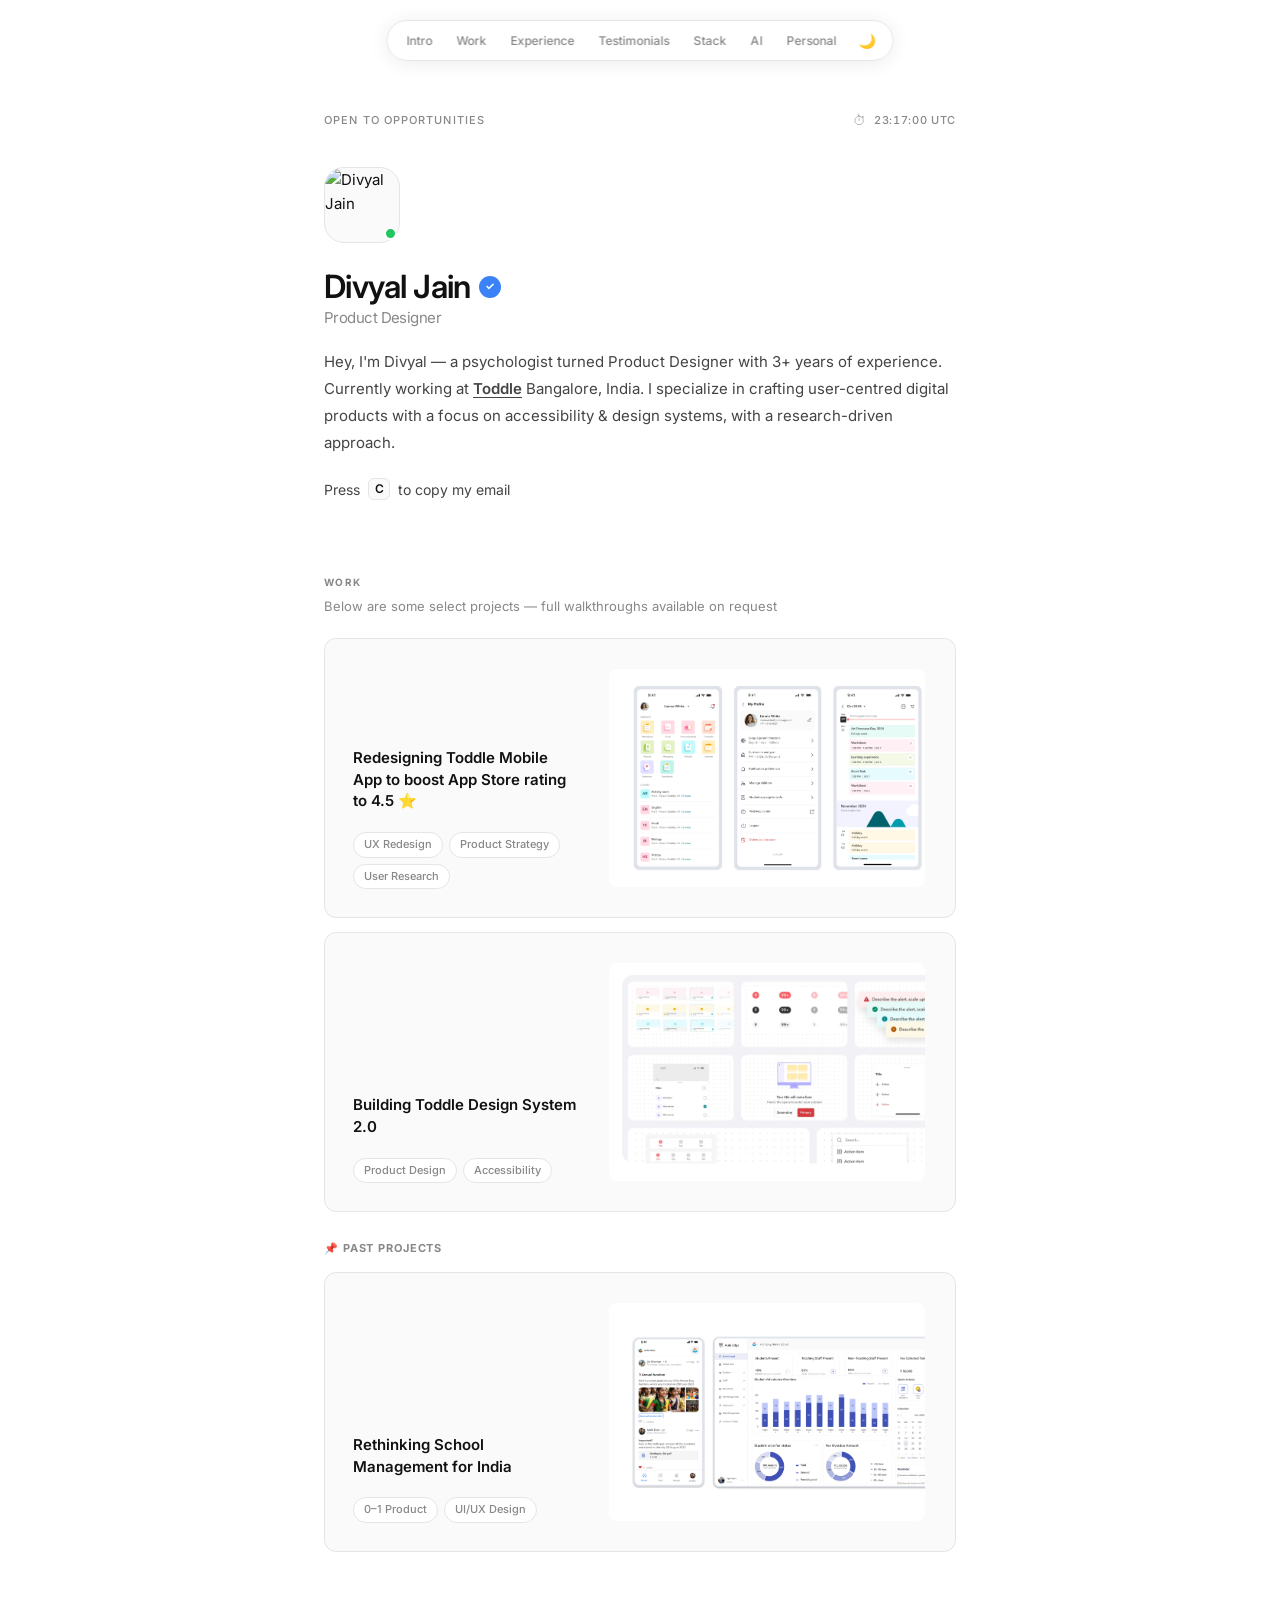
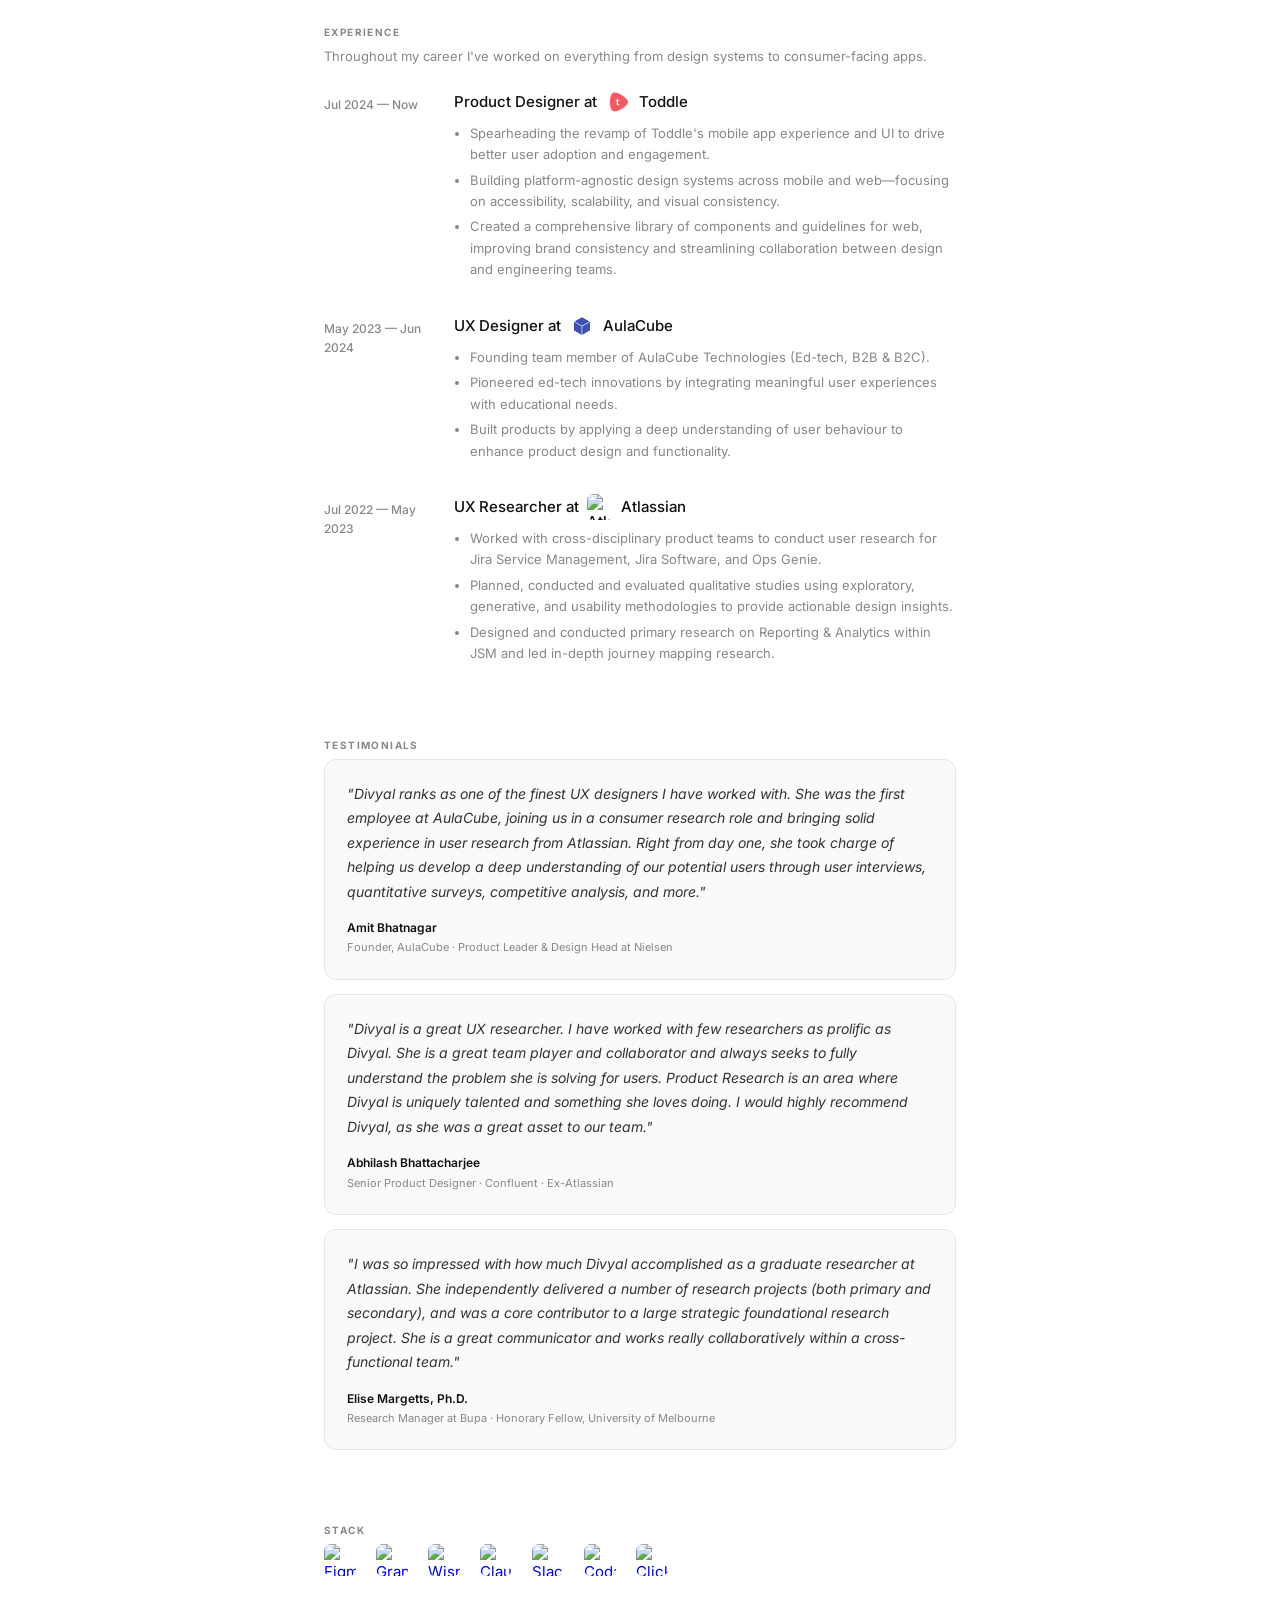
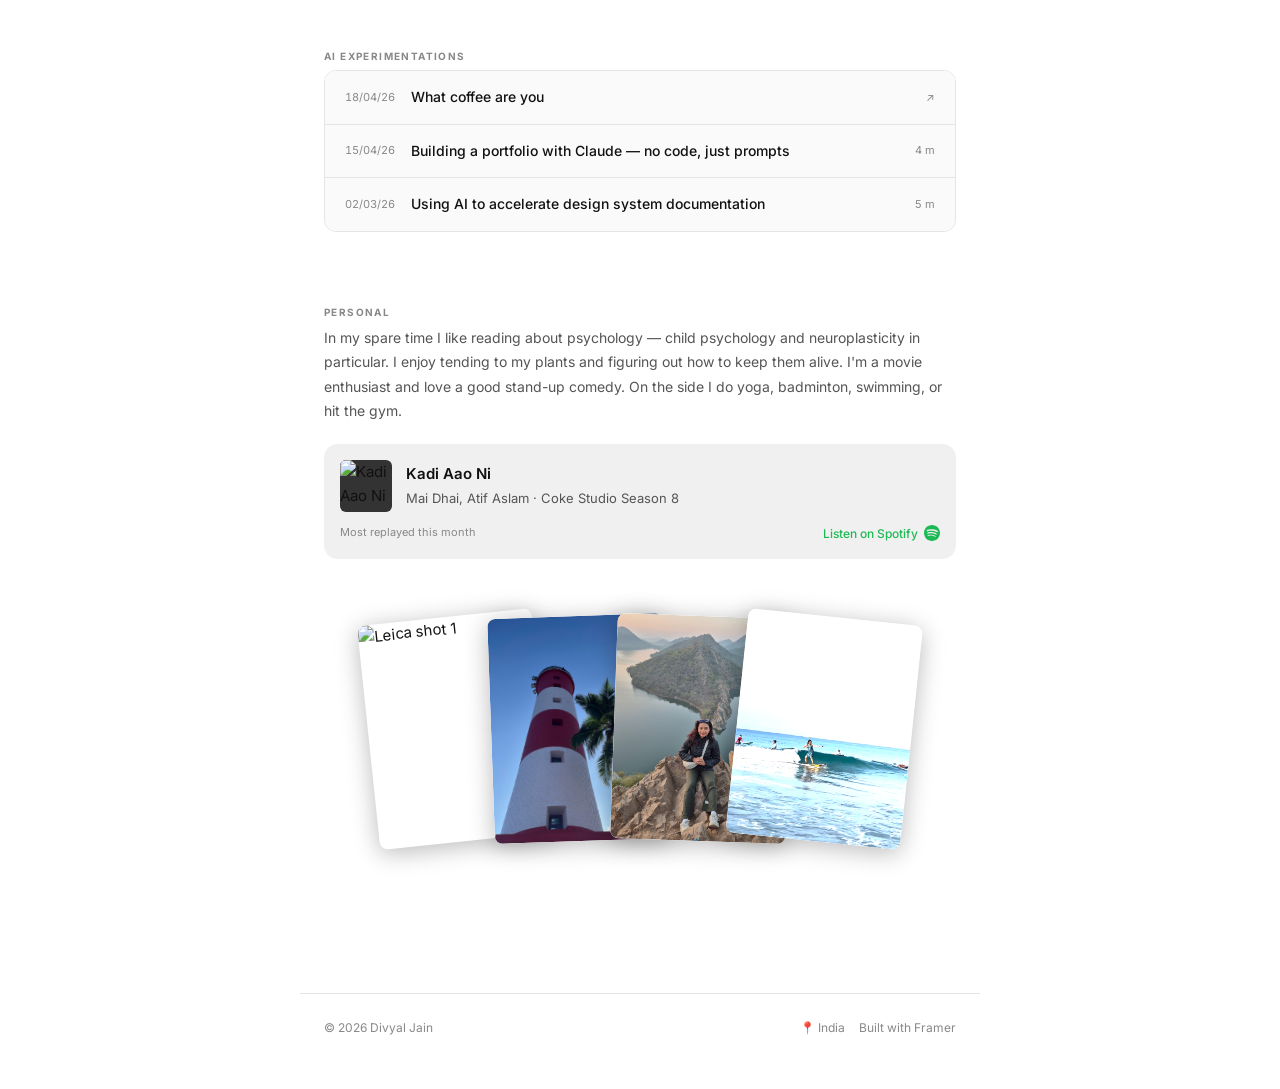
==== index.html @ 33d78d49 "Add portfolio files" ====
<!DOCTYPE html>
<html lang="en">
<head>
<meta charset="UTF-8" />
<meta name="viewport" content="width=device-width, initial-scale=1.0" />
<title>Divyal Jain – Product Designer</title>
<link rel="preconnect" href="https://fonts.googleapis.com" />
<link rel="preconnect" href="https://fonts.gstatic.com" crossorigin />
<link href="https://fonts.googleapis.com/css2?family=Inter:wght@300;400;500;600&display=swap" rel="stylesheet" />
<style>
*, *::before, *::after { box-sizing: border-box; margin: 0; padding: 0; }
:root {
  --bg: #fff; --fg: #111; --muted: #888; --border: #e5e5e5;
  --card: #fafafa; --card-hover: #fff;
  --bio: #444; --body-text: #555; --quote: #333;
  --nav-bg: rgba(255,255,255,0.92); --nav-hover: #f0f0f0;
  --input-bg: #fafafa; --input-focus-bg: #fff;
  --radius: 12px; --max: 680px; --font: 'Inter', sans-serif;
}
[data-theme="dark"] {
  --bg: #0f0f0f; --fg: #ededed; --muted: #666; --border: #222;
  --card: #161616; --card-hover: #1c1c1c;
  --bio: #aaa; --body-text: #888; --quote: #bbb;
  --nav-bg: rgba(15,15,15,0.92); --nav-hover: #1a1a1a;
  --input-bg: #161616; --input-focus-bg: #1c1c1c;
}
@media (prefers-color-scheme: dark) {
  :root:not([data-theme="light"]) {
    --bg: #0f0f0f; --fg: #ededed; --muted: #666; --border: #222;
    --card: #161616; --card-hover: #1c1c1c;
    --bio: #aaa; --body-text: #888; --quote: #bbb;
    --nav-bg: rgba(15,15,15,0.92); --nav-hover: #1a1a1a;
    --input-bg: #161616; --input-focus-bg: #1c1c1c;
  }
}
html { font-family: var(--font); background: var(--bg); color: var(--fg); font-size: 15px; line-height: 1.6; scroll-behavior: smooth; transition: background .3s, color .3s; }
body { min-height: 100vh; }

/* ── NAV ── */
nav.topnav {
  position: fixed; top: 20px; left: 50%; transform: translateX(-50%);
  display: flex; gap: 2px; background: var(--nav-bg);
  backdrop-filter: blur(16px); -webkit-backdrop-filter: blur(16px);
  border: 1px solid var(--border); border-radius: 100px;
  padding: 5px 8px; z-index: 999;
  box-shadow: 0 2px 20px rgba(0,0,0,0.08);
  transition: background .3s, border-color .3s;
}
nav.topnav a {
  font-size: 12px; font-weight: 500; color: var(--muted);
  text-decoration: none; padding: 5px 11px; border-radius: 100px;
  transition: all .2s; white-space: nowrap;
}
nav.topnav a:hover { background: var(--nav-hover); color: var(--fg); }
.theme-toggle {
  background: none; border: none; cursor: pointer; padding: 5px 9px;
  border-radius: 100px; font-size: 14px; line-height: 1; color: var(--muted);
  transition: background .2s; display: flex; align-items: center;
}
.theme-toggle:hover { background: var(--nav-hover); }

/* ── LAYOUT ── */
main { max-width: var(--max); margin: 0 auto; padding: 110px 24px 80px; }
section { margin-bottom: 72px; }

/* ── INTRO ── */
.intro-topbar {
  display: flex; justify-content: space-between; align-items: center;
  margin-bottom: 36px; font-size: 11px; font-weight: 500;
  color: var(--muted); letter-spacing: .06em; text-transform: uppercase;
}
.intro-est { letter-spacing: .1em; }
.intro-clock-wrap { display: flex; align-items: center; gap: 7px; font-variant-numeric: tabular-nums; }
.clock-icon { font-size: 13px; opacity: .7; }

.avatar-wrap { position: relative; display: inline-block; margin-bottom: 24px; }
.avatar {
  width: 76px; height: 76px; border-radius: 20px; object-fit: cover;
  display: block; border: 1px solid var(--border);
}
.avatar-status {
  position: absolute; bottom: 3px; right: 3px;
  width: 13px; height: 13px; border-radius: 50%;
  background: #22c55e; border: 2px solid var(--bg);
}
@keyframes pulse { 0%,100%{opacity:1} 50%{opacity:.35} }
.avatar-status { animation: pulse 2s infinite; }

h1.hero { font-size: 28px; font-weight: 600; line-height: 1.25; margin-bottom: 4px; letter-spacing: -.02em; }
h1.hero .name { display: flex; align-items: center; gap: 8px; font-size: 32px; margin-bottom: 2px; }
.verified {
  display: inline-flex; align-items: center; justify-content: center;
  width: 22px; height: 22px; border-radius: 50%; background: #3b82f6;
  color: #fff; font-size: 11px; font-weight: 700; flex-shrink: 0; line-height: 1;
}
.hero-role { font-size: 15px; color: var(--muted); font-weight: 400; display: block; margin-bottom: 20px; }
p.bio { font-size: 15px; color: var(--bio); line-height: 1.8; margin-bottom: 22px; }
p.bio a { color: inherit; font-weight: 600; text-underline-offset: 3px; }

.email-copy {
  display: inline-flex; align-items: center; gap: 8px;
  font-size: 14px; color: var(--bio); cursor: pointer;
  background: none; border: none; font-family: var(--font); padding: 0;
}
.email-copy:hover { color: var(--fg); }
.email-copy kbd {
  display: inline-flex; align-items: center; justify-content: center;
  width: 22px; height: 22px; border-radius: 6px; font-size: 12px; font-weight: 600;
  background: var(--card); border: 1px solid var(--border); font-family: var(--font);
  color: var(--fg); line-height: 1;
}

/* ── LABELS ── */
.section-label {
  font-size: 10px; font-weight: 700; letter-spacing: .14em;
  text-transform: uppercase; color: var(--muted); margin-bottom: 6px;
}
.section-sub { font-size: 13px; color: var(--muted); margin-bottom: 22px; }

/* ── WORK ── */
.work-grid { display: grid; gap: 14px; }
.work-card {
  border: 1px solid var(--border); border-radius: var(--radius);
  text-decoration: none; color: inherit;
  transition: all .2s; display: flex; align-items: stretch;
  overflow: hidden; background: var(--card); height: 280px; position: relative;
}
.work-card:hover {
  border-color: #c0c0c0; background: var(--card-hover);
  transform: translateY(-2px); box-shadow: 0 6px 24px rgba(0,0,0,.07);
}
.work-card-body {
  flex: 0 0 45%; padding: 28px;
  display: flex; flex-direction: column; justify-content: flex-end;
}
.work-card h3 { font-size: 15px; font-weight: 600; margin-bottom: 10px; line-height: 1.45; }
.work-card-img-wrap {
  flex: 1; position: relative;
}
.work-card-img {
  position: absolute;
  top: 30px; right: 30px; bottom: 30px; left: 0;
  width: calc(100% - 30px);
  height: calc(100% - 60px);
  object-fit: cover; object-position: left top;
  border-radius: 8px;
}
.tags { display: flex; flex-wrap: wrap; gap: 6px; margin-top: 10px; }
.tag {
  font-size: 11px; font-weight: 500; padding: 3px 10px;
  border-radius: 100px; border: 1px solid var(--border);
  color: var(--muted); background: var(--card-hover);
}
.work-section-title {
  font-size: 11px; font-weight: 700; color: var(--muted);
  margin: 28px 0 14px; text-transform: uppercase; letter-spacing: .08em;
}

/* ── EXPERIENCE ── */
.exp-list { display: flex; flex-direction: column; gap: 32px; }
.exp-item { display: grid; grid-template-columns: 110px 1fr; gap: 20px; }
.exp-date { font-size: 12px; color: var(--muted); font-weight: 500; padding-top: 6px; }
.exp-body h3 { font-size: 15px; font-weight: 500; margin-bottom: 8px; display: flex; align-items: center; gap: 8px; flex-wrap: wrap; color: var(--fg); }
.exp-company-logo { width: 26px; height: 26px; border-radius: 6px; object-fit: cover; display: inline-block; vertical-align: middle; }
.exp-logo-toddle { object-fit: contain; border-radius: 6px; background: transparent; }
[data-theme="light"] .exp-logo-toddle { mix-blend-mode: multiply; }
[data-theme="dark"] .exp-logo-toddle { filter: brightness(1.1); }
.exp-body ul { font-size: 13px; color: var(--muted); line-height: 1.65; padding-left: 16px; margin: 0; display: flex; flex-direction: column; gap: 4px; }
.exp-body ul li { list-style: disc; }

/* ── TESTIMONIALS ── */
.testi-list { display: flex; flex-direction: column; gap: 14px; }
.testi-card { border: 1px solid var(--border); border-radius: var(--radius); padding: 22px; background: var(--card); }
.testi-card blockquote { font-size: 14px; color: var(--quote); line-height: 1.75; font-style: italic; margin-bottom: 14px; }
.testi-card .author { font-size: 12px; font-weight: 600; }
.testi-card .role { font-size: 11px; color: var(--muted); margin-top: 2px; }

/* ── STACK ── */
.stack-grid { display: flex; flex-wrap: wrap; gap: 20px; align-items: center; }
.stack-item { display: flex; text-decoration: none; transition: opacity .15s; }
.stack-item:hover { opacity: 0.7; }
.stack-item img { width: 32px; height: 32px; border-radius: 7px; display: block; }

/* ── WRITING ── */
.writing-list {
  border: 1px solid var(--border); border-radius: var(--radius); overflow: hidden;
}
.writing-item {
  display: flex; justify-content: space-between; align-items: center;
  padding: 15px 20px; text-decoration: none; color: inherit;
  background: var(--card); border-bottom: 1px solid var(--border); transition: background .15s;
}
.writing-item:last-child { border-bottom: none; }
.writing-item:hover { background: var(--card-hover); }
.wi-left { display: flex; align-items: center; gap: 16px; }
.wi-date { font-size: 11px; color: var(--muted); font-variant-numeric: tabular-nums; white-space: nowrap; }
.wi-title { font-size: 14px; font-weight: 500; }
.wi-read { font-size: 11px; color: var(--muted); }

/* ── PERSONAL ── */
.personal-text { font-size: 14px; color: var(--body-text); margin-bottom: 20px; line-height: 1.75; }

/* Spotify card */
.spotify-card {
  display: flex; flex-direction: column;
  background: #1a1a1a; border-radius: 14px; padding: 16px;
  margin-bottom: 12px; gap: 12px;
}
[data-theme="light"] .spotify-card { background: #f0f0f0; }
.spotify-track { display: flex; align-items: center; gap: 14px; }
.spotify-art {
  width: 52px; height: 52px; border-radius: 6px; object-fit: cover; flex-shrink: 0;
  background: #333;
}
.spotify-info { min-width: 0; }
.spotify-title { font-size: 15px; font-weight: 600; color: #fff; white-space: nowrap; overflow: hidden; text-overflow: ellipsis; }
[data-theme="light"] .spotify-title { color: #111; }
.spotify-artist { font-size: 13px; color: #aaa; margin-top: 2px; white-space: nowrap; overflow: hidden; text-overflow: ellipsis; }
[data-theme="light"] .spotify-artist { color: #555; }
.spotify-footer { display: flex; align-items: center; justify-content: space-between; }
.spotify-label { font-size: 11px; color: #666; }
[data-theme="light"] .spotify-label { color: #888; }
.spotify-link {
  display: inline-flex; align-items: center; gap: 6px;
  font-size: 12px; font-weight: 500; color: #1DB954; text-decoration: none; transition: opacity .15s;
}
.spotify-link:hover { opacity: .75; }
.spotify-link svg { width: 16px; height: 16px; fill: #1DB954; }

/* Photo fan */
.photo-section { margin-top: 8px; }
.photo-fan {
  position: relative; height: 270px;
  width: 520px; margin: 0 auto;
}
.photo-fan .p {
  position: absolute; bottom: 0;
  background: #fff; border-radius: 8px; overflow: hidden;
  box-shadow: 0 4px 24px rgba(0,0,0,0.28);
  transform-origin: bottom center;
  transition: transform .3s ease;
}
.photo-fan .p img { display: block; width: 100%; height: 100%; object-fit: cover; }
.photo-fan .p1 { width: 175px; height: 225px; left: 0px;   transform: rotate(-6deg); z-index: 1; }
.photo-fan .p2 { width: 175px; height: 225px; left: 115px; transform: rotate(-2deg); z-index: 2; }
.photo-fan .p3 { width: 175px; height: 225px; left: 230px; transform: rotate(2deg);  z-index: 3; }
.photo-fan .p4 { width: 175px; height: 225px; left: 345px; transform: rotate(6deg);  z-index: 4; }
.photo-fan .p:hover { transform: rotate(0deg) translateY(-10px) scale(1.04); z-index: 10; }
.photo-caption {
  display: flex; align-items: center; justify-content: space-between;
  margin-top: 20px; padding-top: 12px;
}
.photo-caption-left { display: flex; align-items: center; gap: 8px; font-size: 12px; color: var(--muted); }
.leica-logo { font-style: italic; font-family: serif; font-size: 14px; letter-spacing: .02em; color: var(--muted); }
.photo-ig-link {
  display: inline-flex; align-items: center; gap: 6px;
  font-size: 12px; color: var(--muted); text-decoration: none; transition: color .15s;
}
.photo-ig-link:hover { color: var(--fg); }
.photo-ig-link svg { width: 16px; height: 16px; }

@media (max-width: 640px) {
  .photo-fan { height: 200px; width: 100%; overflow-x: auto; overflow-y: visible; }
  .photo-fan .p1 { width: 130px; height: 165px; left: 0px; }
  .photo-fan .p2 { width: 130px; height: 165px; left: 85px; }
  .photo-fan .p3 { width: 130px; height: 165px; left: 170px; }
  .photo-fan .p4 { width: 130px; height: 165px; left: 255px; }
}

/* ── CONTACT ── */
.contact-form { display: flex; flex-direction: column; gap: 12px; }
.contact-form input,
.contact-form textarea {
  border: 1px solid var(--border); border-radius: 10px; padding: 12px 16px;
  font-size: 14px; font-family: var(--font); background: var(--input-bg);
  outline: none; transition: border-color .2s, background .2s; width: 100%; color: var(--fg);
}
.contact-form input:focus,
.contact-form textarea:focus { border-color: #999; background: var(--input-focus-bg); }
.contact-form textarea { resize: vertical; min-height: 120px; }
.form-row { display: flex; align-items: center; gap: 14px; flex-wrap: wrap; }
.contact-form button {
  border: 1px solid var(--fg); background: var(--fg); color: #fff;
  border-radius: 10px; padding: 12px 24px; font-size: 14px; font-weight: 500;
  font-family: var(--font); cursor: pointer; transition: all .2s;
}
.contact-form button:hover { background: #333; border-color: #333; }
.form-hint { font-size: 12px; color: var(--muted); }
.contact-links { display: flex; flex-wrap: wrap; gap: 10px; margin-top: 20px; }
.contact-link {
  display: flex; align-items: center; gap: 10px;
  border: 1px solid var(--border); border-radius: 10px; padding: 12px 18px;
  text-decoration: none; color: var(--fg); background: var(--card); transition: all .15s;
}
.contact-link:hover { border-color: #c0c0c0; background: var(--card-hover); }
.cl-label { font-size: 11px; color: var(--muted); display: block; }
.cl-value { font-size: 13px; font-weight: 500; }

/* ── FOOTER ── */
footer {
  max-width: var(--max); margin: 0 auto; padding: 24px 24px 52px;
  display: flex; justify-content: space-between; align-items: center;
  border-top: 1px solid var(--border); font-size: 12px; color: var(--muted);
}
footer a { color: var(--muted); text-decoration: none; }
footer a:hover { color: var(--fg); }
.footer-right { display: flex; gap: 14px; align-items: center; }

/* ── TOAST ── */
.toast {
  position: fixed; bottom: 28px; left: 50%; transform: translateX(-50%) translateY(16px);
  background: var(--fg); color: #fff; padding: 10px 22px; border-radius: 100px;
  font-size: 13px; font-weight: 500; opacity: 0; pointer-events: none;
  transition: all .3s; z-index: 9999;
}
.toast.show { opacity: 1; transform: translateX(-50%) translateY(0); }

/* ── ANIMATIONS ── */
.fade-up { opacity: 0; transform: translateY(18px); transition: opacity .6s ease, transform .6s ease; }
.fade-up.visible { opacity: 1; transform: none; }

/* ── BOTTOM NAV (mobile only) ── */
.bottom-nav {
  display: none;
}
@media (max-width: 640px) {
  .bottom-nav {
    display: flex;
    position: fixed;
    bottom: 16px;
    left: 50%;
    transform: translateX(-50%);
    z-index: 999;
    background: var(--nav-bg);
    backdrop-filter: blur(16px);
    -webkit-backdrop-filter: blur(16px);
    border: 1px solid var(--border);
    border-radius: 100px;
    padding: 8px 16px;
    gap: 4px;
    box-shadow: 0 4px 24px rgba(0,0,0,0.15);
  }
  .bottom-nav a {
    display: flex;
    flex-direction: column;
    align-items: center;
    justify-content: center;
    width: 42px;
    height: 36px;
    border-radius: 100px;
    color: var(--muted);
    text-decoration: none;
    transition: all .2s;
  }
  .bottom-nav a:hover, .bottom-nav a.active { color: var(--fg); background: var(--nav-hover); }
  .bottom-nav a svg { width: 20px; height: 20px; stroke: currentColor; fill: none; stroke-width: 1.8; stroke-linecap: round; stroke-linejoin: round; }
  .bottom-nav .bn-theme {
    display: flex; align-items: center; justify-content: center;
    width: 42px; height: 36px; border-radius: 100px;
    background: none; border: none; cursor: pointer; color: var(--muted);
    font-size: 16px; transition: background .2s;
  }
  .bottom-nav .bn-theme:hover { background: var(--nav-hover); }
}

/* ── RESPONSIVE ── */
@media (max-width: 640px) {
  /* Hide top nav on mobile */
  nav.topnav { display: none; }

  /* Layout — extra bottom padding for bottom nav */
  main { padding-top: 24px; padding-bottom: 100px; }
  h1.hero { font-size: 22px; }
  h1.hero .name { font-size: 26px; }

  /* Work cards — image top, content bottom */
  .work-card { height: auto; flex-direction: column; }
  .work-card-img-wrap { order: -1; height: 220px; flex: 0 0 auto; }
  .work-card-img {
    position: absolute;
    top: 0; right: 0; bottom: 0; left: 0;
    width: 100%; height: 100%;
    border-radius: var(--radius) var(--radius) 0 0;
  }
  .work-card-body { flex: 0 0 auto; padding: 20px 20px 20px; justify-content: flex-start; }

  /* Experience — stack date above content */
  .exp-item { grid-template-columns: 1fr; gap: 4px; }

  /* AI Experimentations — prevent read time wrapping */
  .wi-read { white-space: nowrap; flex-shrink: 0; }
  .wi-left { min-width: 0; }
  .wi-title { overflow: hidden; text-overflow: ellipsis; white-space: nowrap; }

  /* Footer */
  footer { flex-direction: column; gap: 8px; text-align: center; }
  .footer-right { justify-content: center; }
}
</style>
</head>
<body>

<!-- ── TOP NAV ── -->
<nav class="topnav" aria-label="Main navigation">
  <a href="#intro">Intro</a>
  <a href="#work">Work</a>
  <a href="#experience">Experience</a>
  <a href="#testimonials">Testimonials</a>
  <a href="#stack">Stack</a>
  <a href="#writing">AI</a>
  <a href="#personal">Personal</a>
  <button class="theme-toggle" id="themeToggle" aria-label="Toggle dark mode" title="Toggle dark mode">☀️</button>
</nav>

<main>

  <!-- ── INTRO ── -->
  <section id="intro" class="fade-up">
    <div class="intro-topbar">
      <span class="intro-est">Open to opportunities</span>
      <span class="intro-clock-wrap">
        <span class="clock-icon">⏱</span>
        <span id="clock"></span>
      </span>
    </div>
    <div class="avatar-wrap">
      <img class="avatar" src="Assets/Me.png" alt="Divyal Jain" onerror="this.style.background='var(--card)'" />
      <span class="avatar-status"></span>
    </div>
    <h1 class="hero">
      <span class="name">Divyal Jain <span class="verified">✓</span></span>
      <span class="hero-role">Product Designer</span>
    </h1>
    <p class="bio">
      Hey, I'm Divyal — a psychologist turned Product Designer with 3+ years of experience. Currently working at <a href="https://toddle.education" target="_blank" rel="noopener">Toddle</a> Bangalore, India. I specialize in crafting user-centred digital products with a focus on accessibility &amp; design systems, with a research-driven approach.
    </p>
    <button class="email-copy" onclick="copyEmail()">
      Press <kbd>C</kbd> to copy my email
    </button>
  </section>

  <!-- ── WORK ── -->
  <section id="work" class="fade-up">
    <div class="section-label">Work</div>
    <p class="section-sub">Below are some select projects — full walkthroughs available on request</p>
    <div class="work-grid">
      <a class="work-card"
         href="toddle-case-study.html"
         target="_blank" rel="noopener">
        <div class="work-card-body">
          <h3>Redesigning Toddle Mobile App to boost App Store rating to 4.5 ⭐️</h3>
          <div class="tags">
            <span class="tag">UX Redesign</span>
            <span class="tag">Product Strategy</span>
            <span class="tag">User Research</span>
          </div>
        </div>
        <div class="work-card-img-wrap">
          <img class="work-card-img" src="mobileAppRevamp.png" alt="Toddle Mobile App Redesign" />
        </div>
      </a>
      <a class="work-card"
         href="design-system-case-study.html">
        <div class="work-card-body">
          <h3>Building Toddle Design System 2.0</h3>
          <div class="tags">
            <span class="tag">Product Design</span>
            <span class="tag">Accessibility</span>
          </div>
        </div>
        <div class="work-card-img-wrap">
          <img class="work-card-img" src="DesignSystem.png" alt="Toddle Design System 2.0" />
        </div>
      </a>
    </div>
    <div class="work-section-title">📌 Past Projects</div>
    <div class="work-grid">
      <a class="work-card"
         href="aulacube-case-study.html">
        <div class="work-card-body">
          <h3>Rethinking School Management for India</h3>
          <div class="tags">
            <span class="tag">0–1 Product</span>
            <span class="tag">UI/UX Design</span>
          </div>
        </div>
        <div class="work-card-img-wrap">
          <img class="work-card-img" src="AulaCube case study three thumbnail.png" alt="Rethinking School Management for India" />
        </div>
      </a>
    </div>
  </section>

  <!-- ── EXPERIENCE ── -->
  <section id="experience" class="fade-up">
    <div class="section-label">Experience</div>
    <p class="section-sub">Throughout my career I've worked on everything from design systems to consumer-facing apps.</p>
    <div class="exp-list">
      <div class="exp-item">
        <div class="exp-date">Jul 2024 — Now</div>
        <div class="exp-body">
          <h3>Product Designer at <img class="exp-company-logo exp-logo-toddle" src="Educator app icon (1).png" alt="Toddle logo"> Toddle</h3>
          <ul>
            <li>Spearheading the revamp of Toddle's mobile app experience and UI to drive better user adoption and engagement.</li>
            <li>Building platform-agnostic design systems across mobile and web—focusing on accessibility, scalability, and visual consistency.</li>
            <li>Created a comprehensive library of components and guidelines for web, improving brand consistency and streamlining collaboration between design and engineering teams.</li>
          </ul>
        </div>
      </div>
      <div class="exp-item">
        <div class="exp-date">May 2023 — Jun 2024</div>
        <div class="exp-body">
          <h3>UX Designer at <img class="exp-company-logo" src="aulacube_logo.jpeg" alt="AulaCube logo"> AulaCube</h3>
          <ul>
            <li>Founding team member of AulaCube Technologies (Ed-tech, B2B &amp; B2C).</li>
            <li>Pioneered ed-tech innovations by integrating meaningful user experiences with educational needs.</li>
            <li>Built products by applying a deep understanding of user behaviour to enhance product design and functionality.</li>
          </ul>
        </div>
      </div>
      <div class="exp-item">
        <div class="exp-date">Jul 2022 — May 2023</div>
        <div class="exp-body">
          <h3>UX Researcher at <img class="exp-company-logo" src="https://www.google.com/s2/favicons?domain=atlassian.com&sz=64" alt="Atlassian logo"> Atlassian</h3>
          <ul>
            <li>Worked with cross-disciplinary product teams to conduct user research for Jira Service Management, Jira Software, and Ops Genie.</li>
            <li>Planned, conducted and evaluated qualitative studies using exploratory, generative, and usability methodologies to provide actionable design insights.</li>
            <li>Designed and conducted primary research on Reporting &amp; Analytics within JSM and led in-depth journey mapping research.</li>
          </ul>
        </div>
      </div>
    </div>
  </section>

  <!-- ── TESTIMONIALS ── -->
  <section id="testimonials" class="fade-up">
    <div class="section-label">Testimonials</div>
    <div class="testi-list">
      <div class="testi-card">
        <blockquote>"Divyal ranks as one of the finest UX designers I have worked with. She was the first employee at AulaCube, joining us in a consumer research role and bringing solid experience in user research from Atlassian. Right from day one, she took charge of helping us develop a deep understanding of our potential users through user interviews, quantitative surveys, competitive analysis, and more."</blockquote>
        <div class="author">Amit Bhatnagar</div>
        <div class="role">Founder, AulaCube · Product Leader &amp; Design Head at Nielsen</div>
      </div>
      <div class="testi-card">
        <blockquote>"Divyal is a great UX researcher. I have worked with few researchers as prolific as Divyal. She is a great team player and collaborator and always seeks to fully understand the problem she is solving for users. Product Research is an area where Divyal is uniquely talented and something she loves doing. I would highly recommend Divyal, as she was a great asset to our team."</blockquote>
        <div class="author">Abhilash Bhattacharjee</div>
        <div class="role">Senior Product Designer · Confluent · Ex-Atlassian</div>
      </div>
      <div class="testi-card">
        <blockquote>"I was so impressed with how much Divyal accomplished as a graduate researcher at Atlassian. She independently delivered a number of research projects (both primary and secondary), and was a core contributor to a large strategic foundational research project. She is a great communicator and works really collaboratively within a cross-functional team."</blockquote>
        <div class="author">Elise Margetts, Ph.D.</div>
        <div class="role">Research Manager at Bupa · Honorary Fellow, University of Melbourne</div>
      </div>
    </div>
  </section>

  <!-- ── STACK ── -->
  <section id="stack" class="fade-up">
    <div class="section-label">Stack</div>
    <div class="stack-grid">
      <a class="stack-item" href="https://figma.com" target="_blank" rel="noopener"><img src="https://www.google.com/s2/favicons?domain=figma.com&sz=128" alt="Figma"></a>
      <a class="stack-item" href="https://granola.ai" target="_blank" rel="noopener"><img src="https://www.google.com/s2/favicons?domain=granola.ai&sz=128" alt="Granola"></a>
      <a class="stack-item" href="https://wisprflow.ai" target="_blank" rel="noopener"><img src="https://www.google.com/s2/favicons?domain=wisprflow.ai&sz=128" alt="Wispr Flow"></a>
      <a class="stack-item" href="https://claude.ai" target="_blank" rel="noopener"><img src="https://www.google.com/s2/favicons?domain=claude.ai&sz=128" alt="Claude"></a>
      <a class="stack-item" href="https://slack.com" target="_blank" rel="noopener"><img src="https://www.google.com/s2/favicons?domain=slack.com&sz=128" alt="Slack"></a>
      <a class="stack-item" href="https://coda.io" target="_blank" rel="noopener"><img src="https://www.google.com/s2/favicons?domain=coda.io&sz=128" alt="Coda"></a>
      <a class="stack-item" href="https://clickup.com" target="_blank" rel="noopener"><img src="https://www.google.com/s2/favicons?domain=clickup.com&sz=128" alt="ClickUp"></a>
    </div>
  </section>

  <!-- ── WRITING ── -->
  <section id="writing" class="fade-up">
    <div class="section-label">AI Experimentations</div>
    <div class="writing-list">
      <a class="writing-item" href="https://nextapp-theta-pink.vercel.app/" target="_blank" rel="noopener">
        <div class="wi-left">
          <span class="wi-date">18/04/26</span>
          <span class="wi-title">What coffee are you</span>
        </div>
        <span class="wi-read">↗</span>
      </a>
      <a class="writing-item" href="#">
        <div class="wi-left">
          <span class="wi-date">15/04/26</span>
          <span class="wi-title">Building a portfolio with Claude — no code, just prompts</span>
        </div>
        <span class="wi-read">4 m</span>
      </a>
      <a class="writing-item" href="#">
        <div class="wi-left">
          <span class="wi-date">02/03/26</span>
          <span class="wi-title">Using AI to accelerate design system documentation</span>
        </div>
        <span class="wi-read">5 m</span>
      </a>
    </div>
  </section>

  <!-- ── PERSONAL ── -->
  <section id="personal" class="fade-up">
    <div class="section-label">Personal</div>
    <p class="personal-text">In my spare time I like reading about psychology — child psychology and neuroplasticity in particular. I enjoy tending to my plants and figuring out how to keep them alive. I'm a movie enthusiast and love a good stand-up comedy. On the side I do yoga, badminton, swimming, or hit the gym.</p>

    <!-- Spotify card -->
    <div class="spotify-card">
      <div class="spotify-track">
        <img class="spotify-art" src="https://i.scdn.co/image/ab67616d0000b273ed63ff07bffff1d277e2d93e" alt="Kadi Aao Ni album art" />
        <div class="spotify-info">
          <div class="spotify-title">Kadi Aao Ni</div>
          <div class="spotify-artist">Mai Dhai, Atif Aslam · Coke Studio Season 8</div>
        </div>
      </div>
      <div class="spotify-footer">
        <span class="spotify-label">Most replayed this month</span>
        <a class="spotify-link" href="https://open.spotify.com/track/00r7eWpswYaHoO7E23nUPV" target="_blank" rel="noopener">
          Listen on Spotify
          <svg viewBox="0 0 24 24" xmlns="http://www.w3.org/2000/svg"><path d="M12 0C5.373 0 0 5.373 0 12s5.373 12 12 12 12-5.373 12-12S18.627 0 12 0zm5.516 17.32c-.213.34-.664.447-1.004.233-2.751-1.682-6.214-2.062-10.292-1.13-.393.09-.786-.155-.876-.548-.09-.393.155-.786.548-.876 4.464-1.02 8.294-.581 11.39 1.317.34.213.447.664.234 1.004zm1.473-3.276c-.269.43-.837.564-1.267.295-3.147-1.934-7.94-2.496-11.665-1.366-.482.146-.99-.126-1.136-.608-.146-.482.126-.99.608-1.136 4.25-1.29 9.535-.665 13.165 1.548.43.269.564.837.295 1.267zm.127-3.41c-3.773-2.24-9.995-2.446-13.6-1.353-.578.176-1.189-.151-1.364-.729-.176-.578.15-1.189.729-1.364 4.137-1.258 11.014-1.015 15.36 1.566.52.308.69.983.382 1.503-.308.52-.983.69-1.503.382z"/></svg>
        </a>
      </div>
    </div>

    <!-- Leica photo fan -->
    <div class="photo-section">
      <div class="photo-fan">
        <div class="p p1"><img src="Personal/108830AC-7EA5-4ED1-B343-39432B523157.JPG" alt="Leica shot 1" /></div>
        <div class="p p2"><img src="Personal/IMG_7755.jpeg" alt="Leica shot 2" /></div>
        <div class="p p3"><img src="Personal/20260209_072151.jpeg" alt="Leica shot 3" /></div>
        <div class="p p4"><img src="Personal/photo4.png" alt="Leica shot 4" /></div>
      </div>
    </div>
  </section>

  <!-- ── CONTACT ── -->

</main>

<!-- ── FOOTER ── -->
<footer>
  <span>© 2026 Divyal Jain</span>
  <div class="footer-right">
    <span>📍 India</span>
    <a href="https://framer.com" target="_blank" rel="noopener">Built with Framer</a>
  </div>
</footer>

<div class="toast" id="toast">Email copied!</div>

<script>
  // Theme toggle
  const root = document.documentElement;
  const toggleBtn = document.getElementById('themeToggle');
  const systemDark = () => window.matchMedia('(prefers-color-scheme: dark)').matches;

  function getEffectiveTheme() {
    const saved = localStorage.getItem('theme');
    if (saved) return saved;
    return systemDark() ? 'dark' : 'light';
  }

  function applyTheme(theme) {
    root.setAttribute('data-theme', theme);
    toggleBtn.textContent = theme === 'dark' ? '☀️' : '🌙';
  }

  applyTheme(getEffectiveTheme());

  toggleBtn.addEventListener('click', () => {
    const next = getEffectiveTheme() === 'dark' ? 'light' : 'dark';
    localStorage.setItem('theme', next);
    applyTheme(next);
  });

  window.matchMedia('(prefers-color-scheme: dark)').addEventListener('change', e => {
    if (!localStorage.getItem('theme')) applyTheme(e.matches ? 'dark' : 'light');
  });

  // Live clock
  function updateClock() {
    const el = document.getElementById('clock');
    if (el) el.textContent = new Date().toLocaleTimeString('en-GB', {
      hour: '2-digit', minute: '2-digit', second: '2-digit', timeZoneName: 'short'
    });
  }
  updateClock();
  setInterval(updateClock, 1000);

  // Copy email
  function copyEmail() {
    navigator.clipboard.writeText('hi@divyaljain.com')
      .then(() => showToast('Email copied to clipboard!'))
      .catch(() => showToast('hi@divyaljain.com'));
  }

  // Keyboard shortcuts
  document.addEventListener('keydown', e => {
    const tag = document.activeElement.tagName;
    if ((e.key === 'c' || e.key === 'C') && tag !== 'INPUT' && tag !== 'TEXTAREA') copyEmail();
    if (e.key === 'Enter' && tag !== 'INPUT' && tag !== 'TEXTAREA') {
      const btn = document.querySelector('.contact-form button');
      if (btn) btn.click();
    }
  });

  // Toast
  function showToast(msg) {
    const t = document.getElementById('toast');
    t.textContent = msg;
    t.classList.add('show');
    setTimeout(() => t.classList.remove('show'), 2500);
  }

  // Form submit
  function handleSubmit(e) {
    e.preventDefault();
    showToast('Message sent! I\'ll get back to you soon.');
    e.target.reset();
  }

  // Scroll-triggered fade-in (also catches elements already in view on load)
  const obs = new IntersectionObserver(entries => {
    entries.forEach(en => {
      if (en.isIntersecting) { en.target.classList.add('visible'); obs.unobserve(en.target); }
    });
  }, { threshold: 0.08, rootMargin: '0px 0px -40px 0px' });
  document.querySelectorAll('.fade-up').forEach(el => {
    const rect = el.getBoundingClientRect();
    if (rect.top < window.innerHeight) { el.classList.add('visible'); }
    else { obs.observe(el); }
  });
</script>

<!-- ── BOTTOM NAV (mobile) ── -->
<nav class="bottom-nav" aria-label="Mobile navigation">
  <a href="#intro" title="Intro">
    <svg viewBox="0 0 24 24"><circle cx="12" cy="8" r="3.5"/><path d="M5 20c0-3.866 3.134-7 7-7s7 3.134 7 7"/></svg>
  </a>
  <a href="#work" title="Work">
    <svg viewBox="0 0 24 24"><rect x="2" y="7" width="20" height="14" rx="2"/><path d="M16 7V5a2 2 0 0 0-2-2h-4a2 2 0 0 0-2 2v2"/></svg>
  </a>
  <a href="#experience" title="Experience">
    <svg viewBox="0 0 24 24"><path d="M14 2H6a2 2 0 0 0-2 2v16a2 2 0 0 0 2 2h12a2 2 0 0 0 2-2V8z"/><polyline points="14 2 14 8 20 8"/><line x1="8" y1="13" x2="16" y2="13"/><line x1="8" y1="17" x2="16" y2="17"/></svg>
  </a>
  <a href="#testimonials" title="Testimonials">
    <svg viewBox="0 0 24 24"><path d="M21 15a2 2 0 0 1-2 2H7l-4 4V5a2 2 0 0 1 2-2h14a2 2 0 0 1 2 2z"/></svg>
  </a>
  <a href="#writing" title="AI">
    <svg viewBox="0 0 24 24"><path d="M12 2l2.4 7.4H22l-6.2 4.5 2.4 7.4L12 17l-6.2 4.3 2.4-7.4L2 9.4h7.6z"/></svg>
  </a>
  <button class="bn-theme" id="bottomThemeToggle" aria-label="Toggle theme">☀️</button>
</nav>
<script>
  // Sync bottom theme toggle
  const bottomToggle = document.getElementById('bottomThemeToggle');
  if (bottomToggle) {
    bottomToggle.addEventListener('click', () => {
      const cur = document.documentElement.getAttribute('data-theme');
      const next = cur === 'dark' ? 'light' : 'dark';
      document.documentElement.setAttribute('data-theme', next);
      localStorage.setItem('theme', next);
      const icon = next === 'dark' ? '☀️' : '🌙';
      bottomToggle.textContent = icon;
      const topToggle = document.getElementById('themeToggle');
      if (topToggle) topToggle.textContent = icon;
    });
    // Sync initial icon
    const saved = localStorage.getItem('theme') || (window.matchMedia('(prefers-color-scheme: dark)').matches ? 'dark' : 'light');
    bottomToggle.textContent = saved === 'dark' ? '☀️' : '🌙';
  }
</script>
</body>
</html>
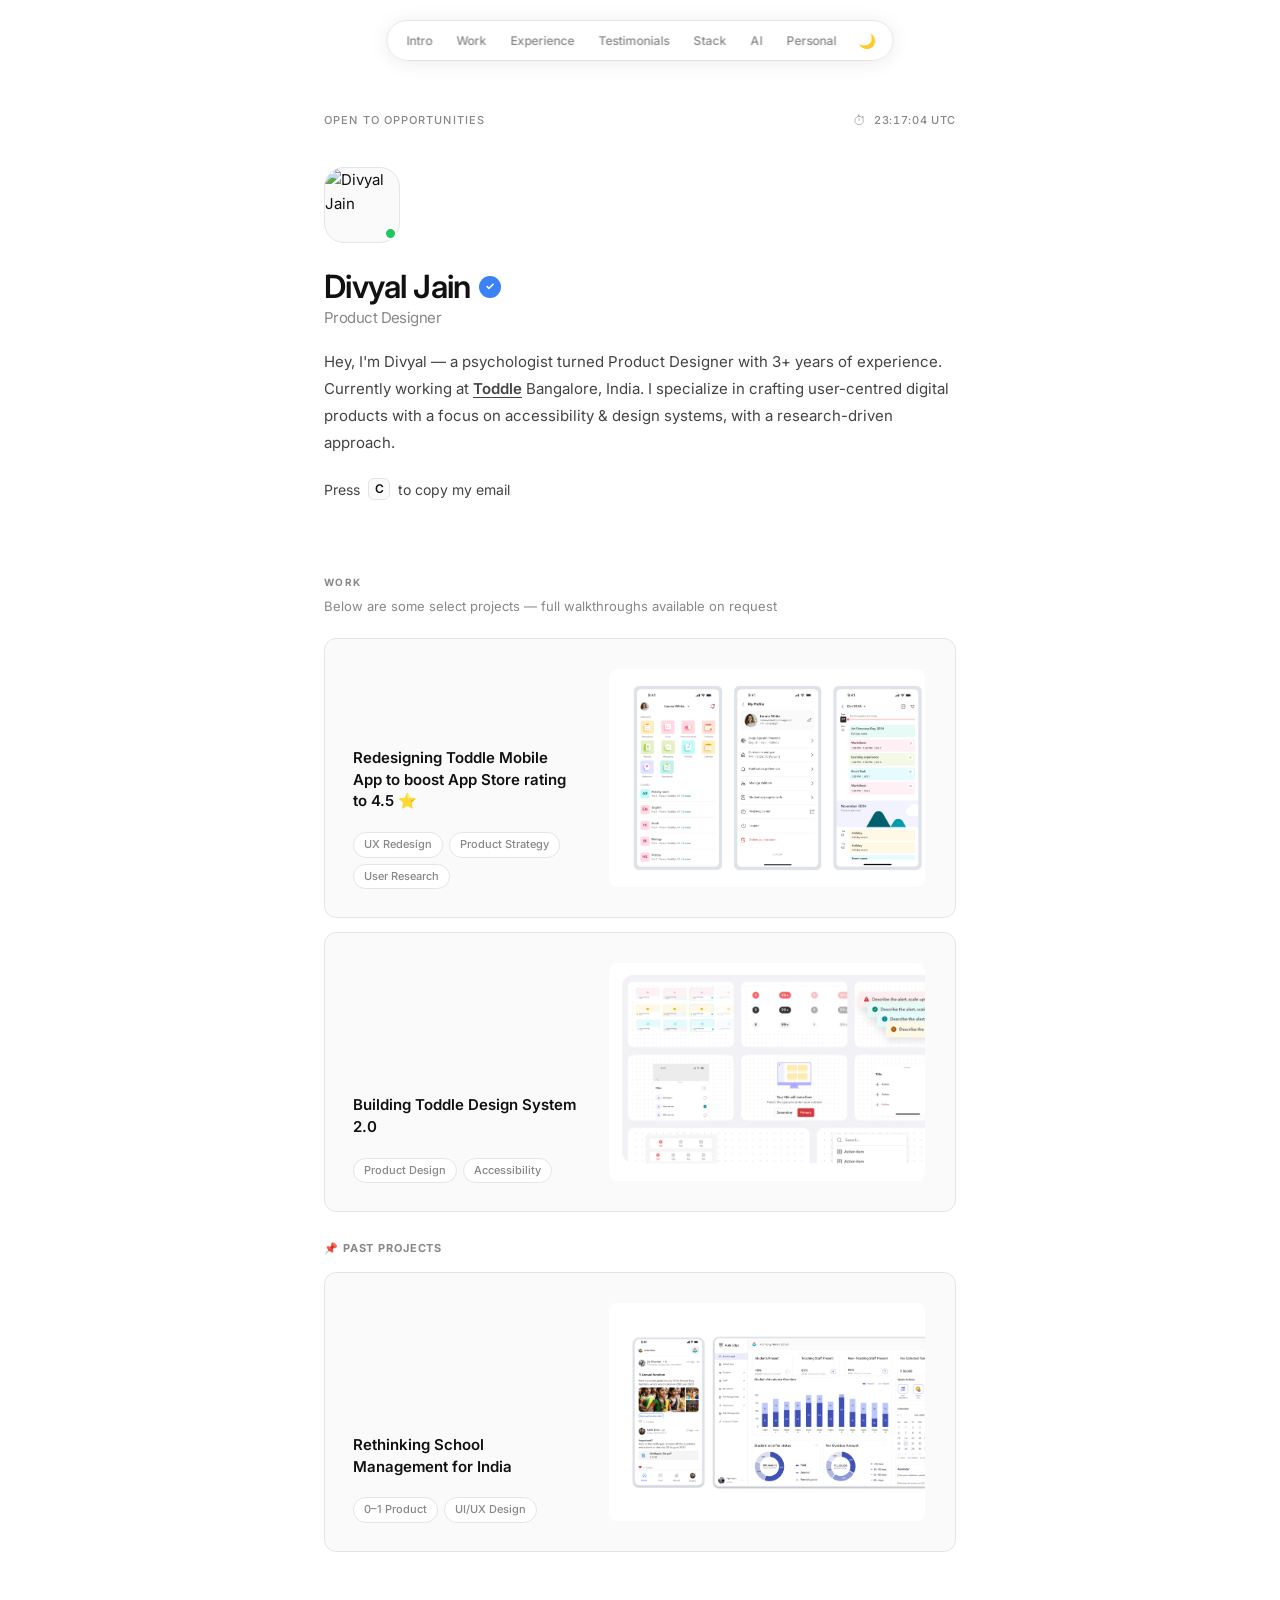
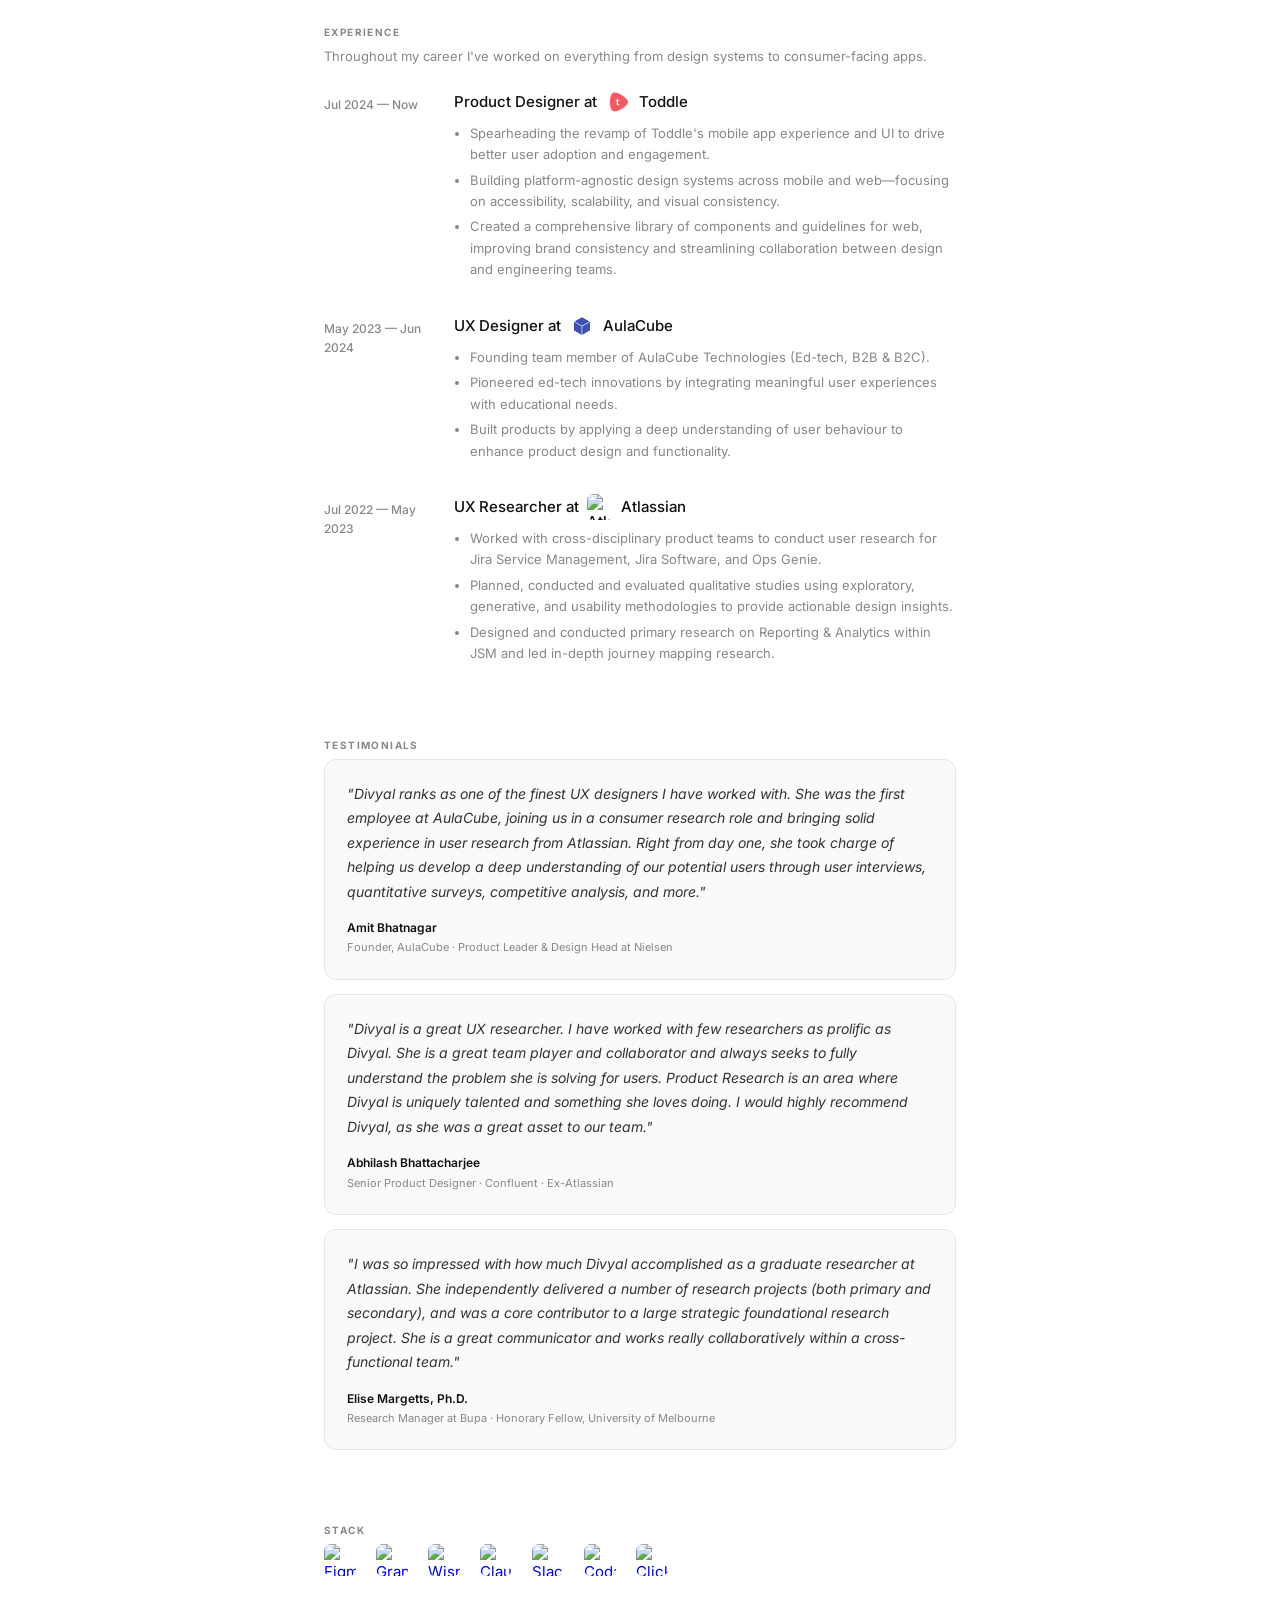
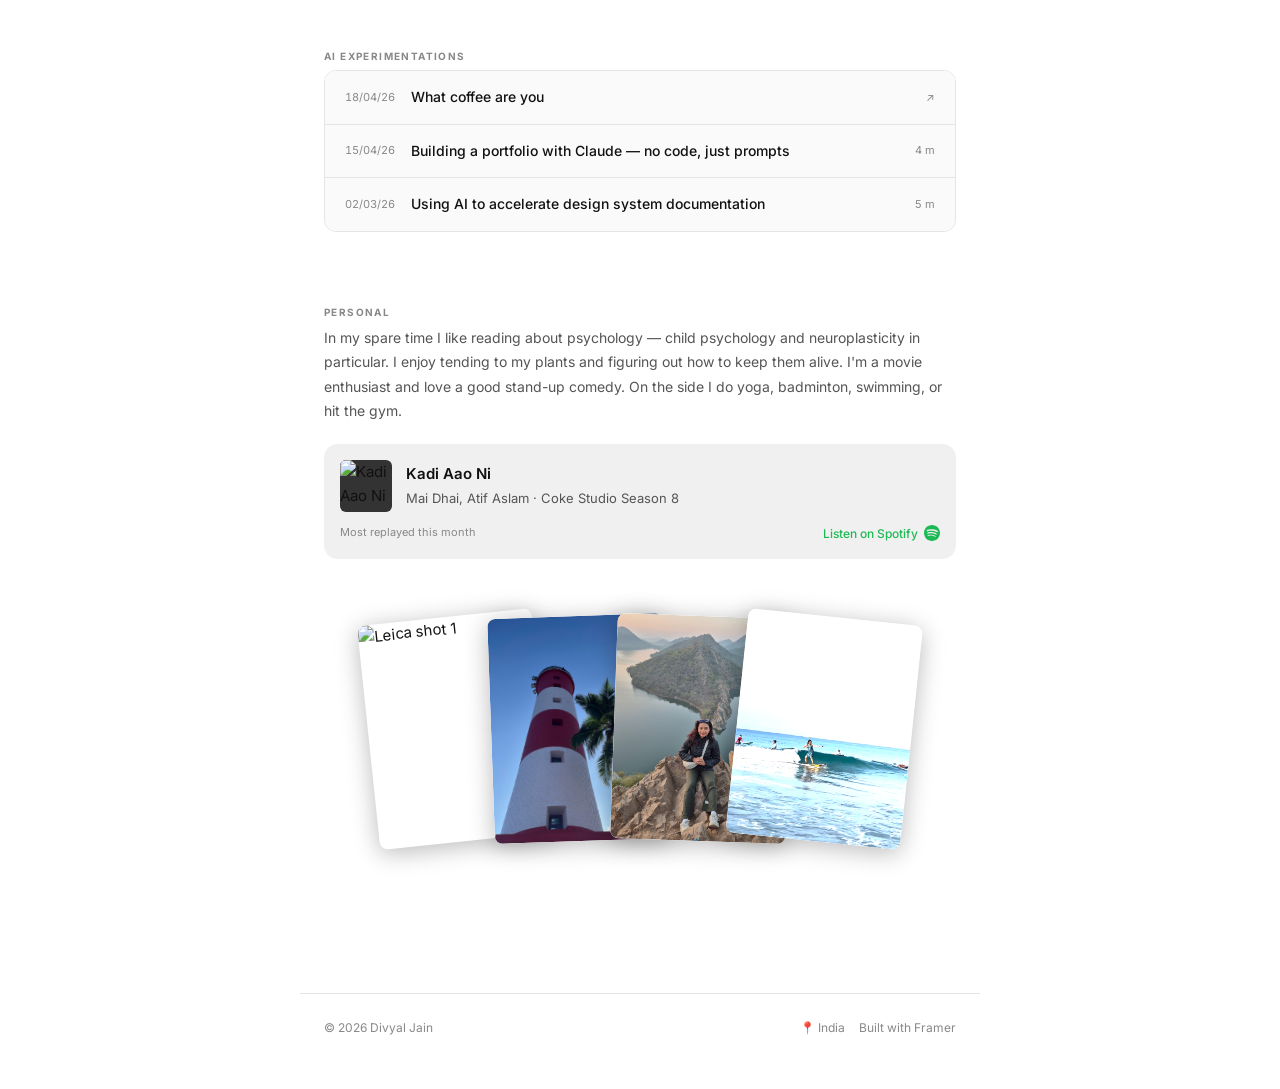
==== commit 79c1632c: "Fix link to Toddle's website in index.html Updated the link to Toddle's website in the bio section." ====
--- a/index.html
+++ b/index.html
@@ -432,7 +432,7 @@
       <span class="hero-role">Product Designer</span>
     </h1>
     <p class="bio">
-      Hey, I'm Divyal — a psychologist turned Product Designer with 3+ years of experience. Currently working at <a href="https://toddle.education" target="_blank" rel="noopener">Toddle</a> Bangalore, India. I specialize in crafting user-centred digital products with a focus on accessibility &amp; design systems, with a research-driven approach.
+      Hey, I'm Divyal — a psychologist turned Product Designer with 3+ years of experience. Currently working at <a href="https://www.toddleapp.com/" target="_blank" rel="noopener">Toddle</a> Bangalore, India. I specialize in crafting user-centred digital products with a focus on accessibility &amp; design systems, with a research-driven approach.
     </p>
     <button class="email-copy" onclick="copyEmail()">
       Press <kbd>C</kbd> to copy my email
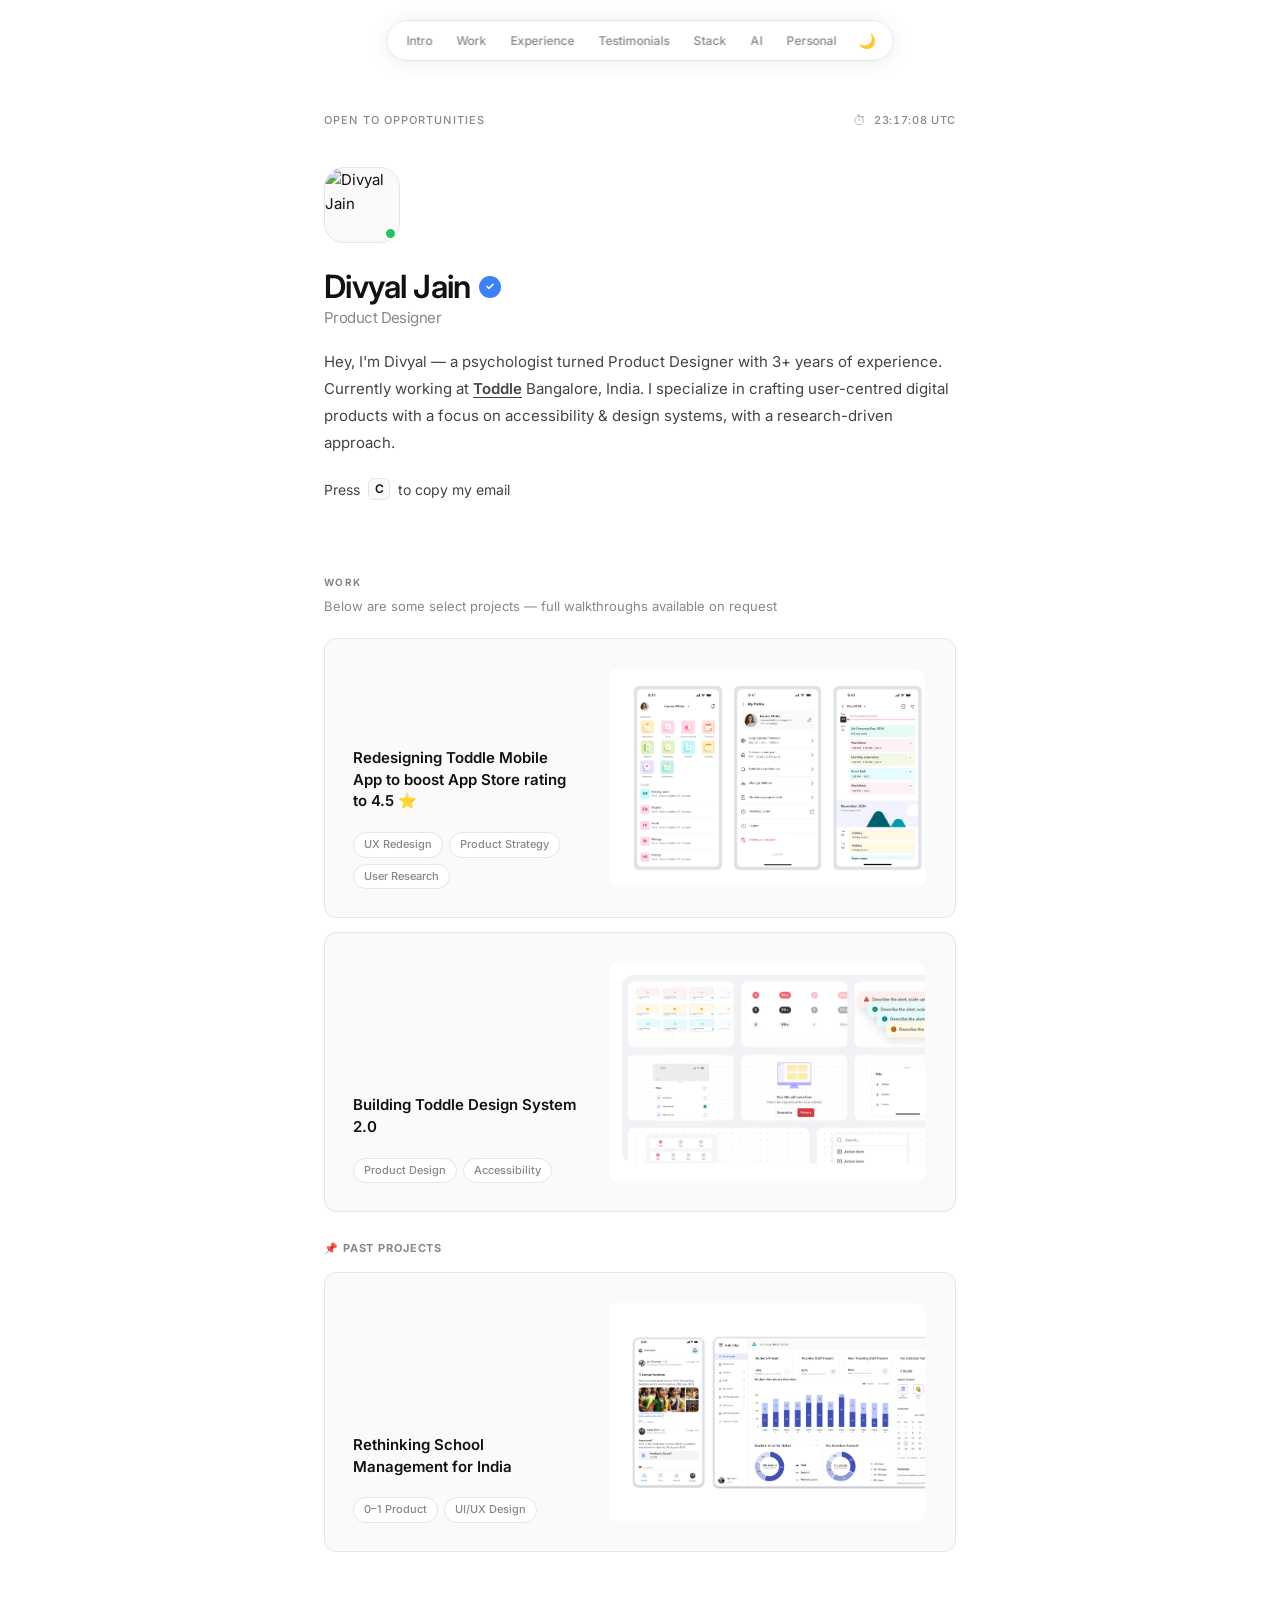
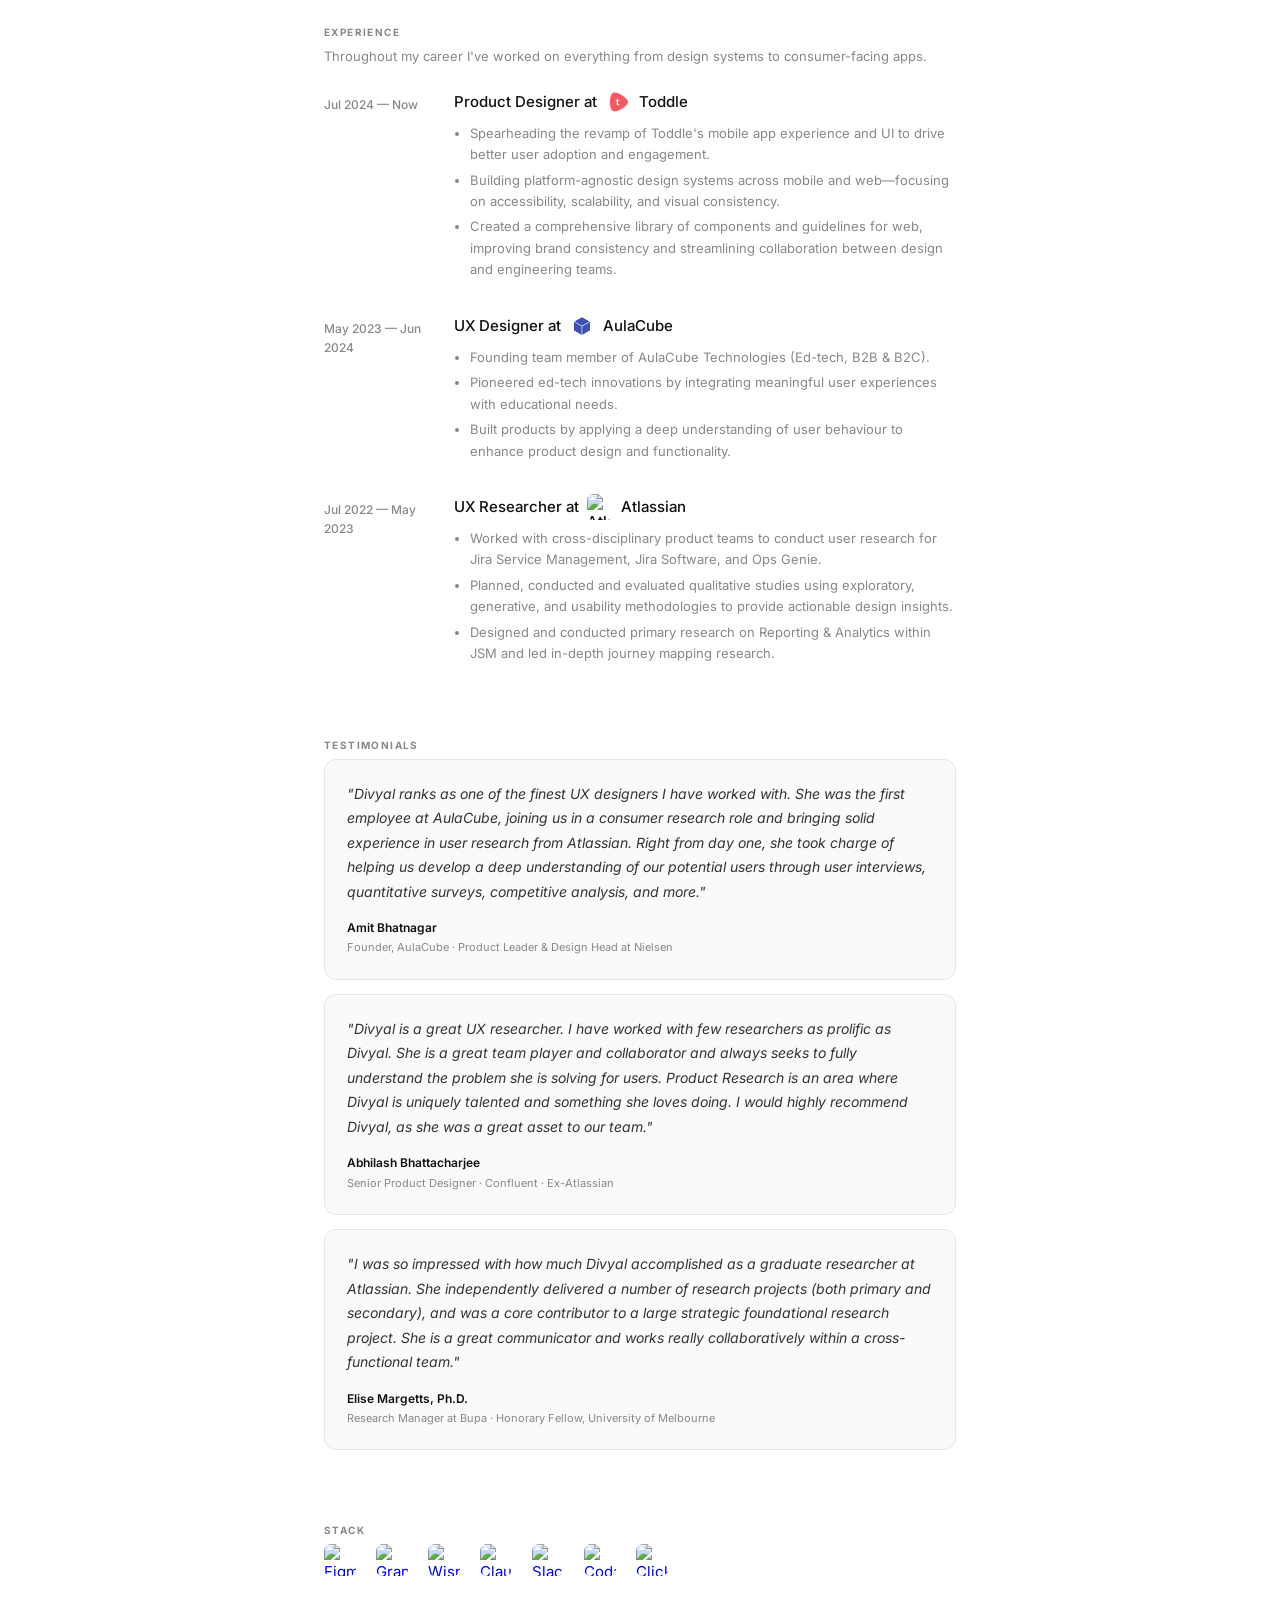
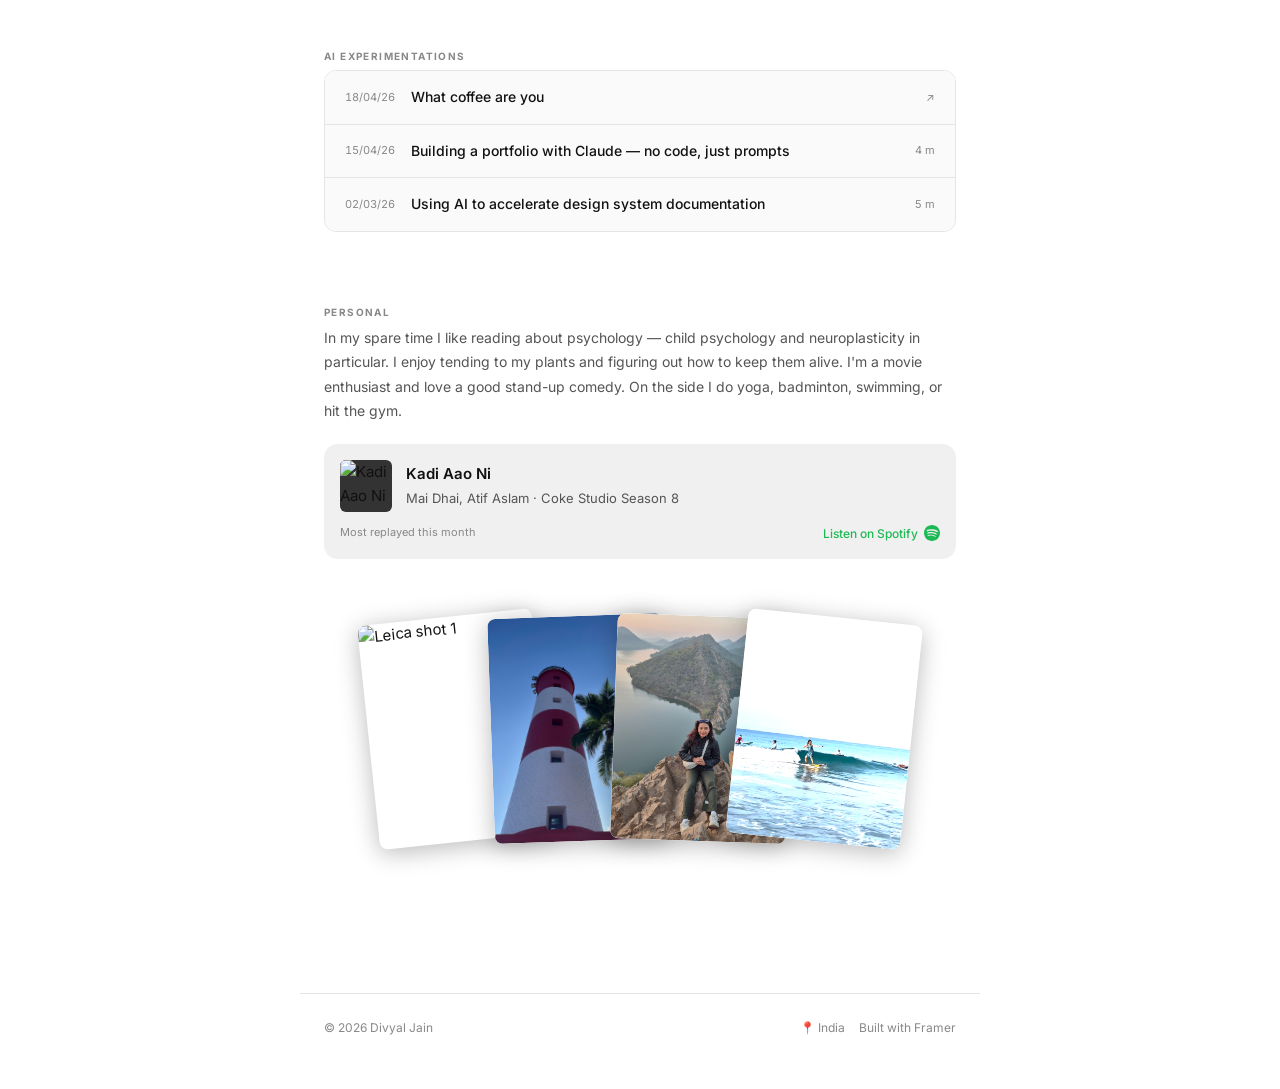
==== commit ed1fd78c: "Add favicon link to index.html Add favicon link to the HTML head section." ====
--- a/index.html
+++ b/index.html
@@ -4,6 +4,7 @@
 <meta charset="UTF-8" />
 <meta name="viewport" content="width=device-width, initial-scale=1.0" />
 <title>Divyal Jain – Product Designer</title>
+  <link rel="icon" type="image/png" href="Assets/logo.png">
 <link rel="preconnect" href="https://fonts.googleapis.com" />
 <link rel="preconnect" href="https://fonts.gstatic.com" crossorigin />
 <link href="https://fonts.googleapis.com/css2?family=Inter:wght@300;400;500;600&display=swap" rel="stylesheet" />
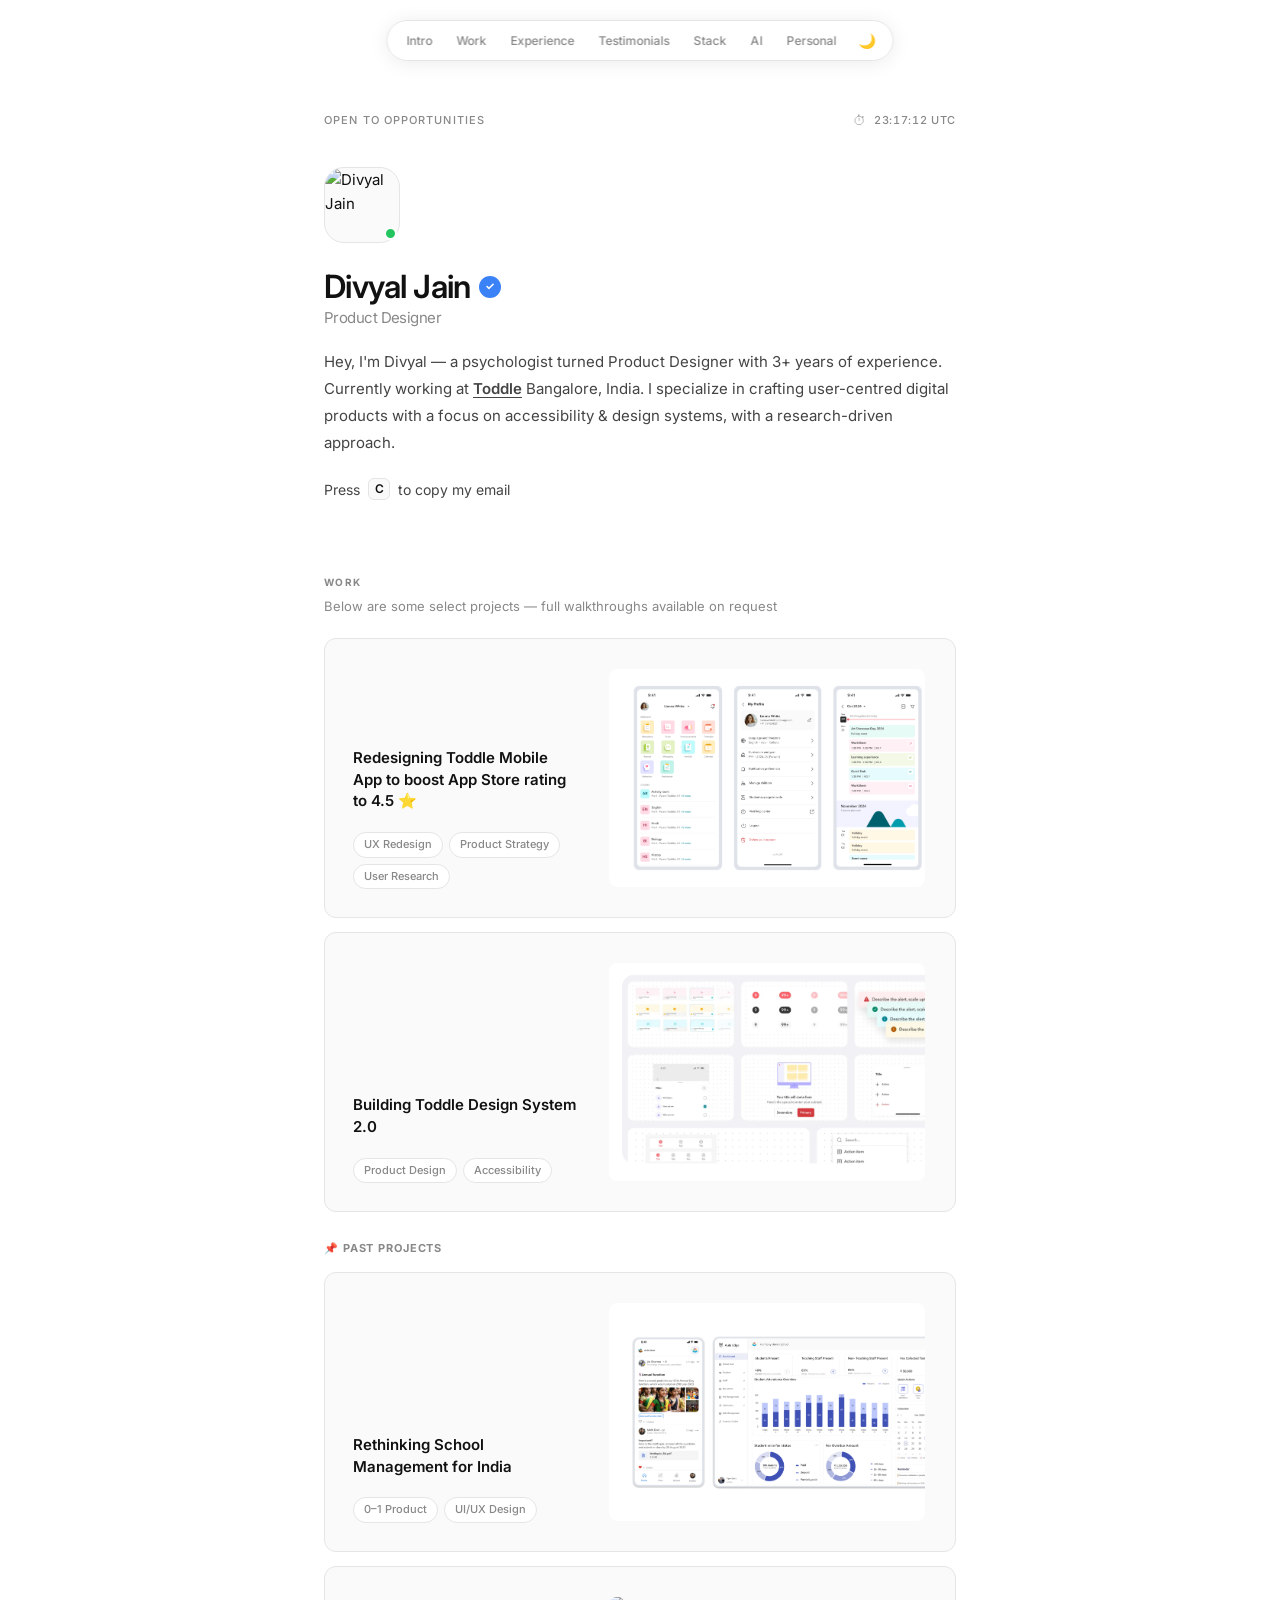
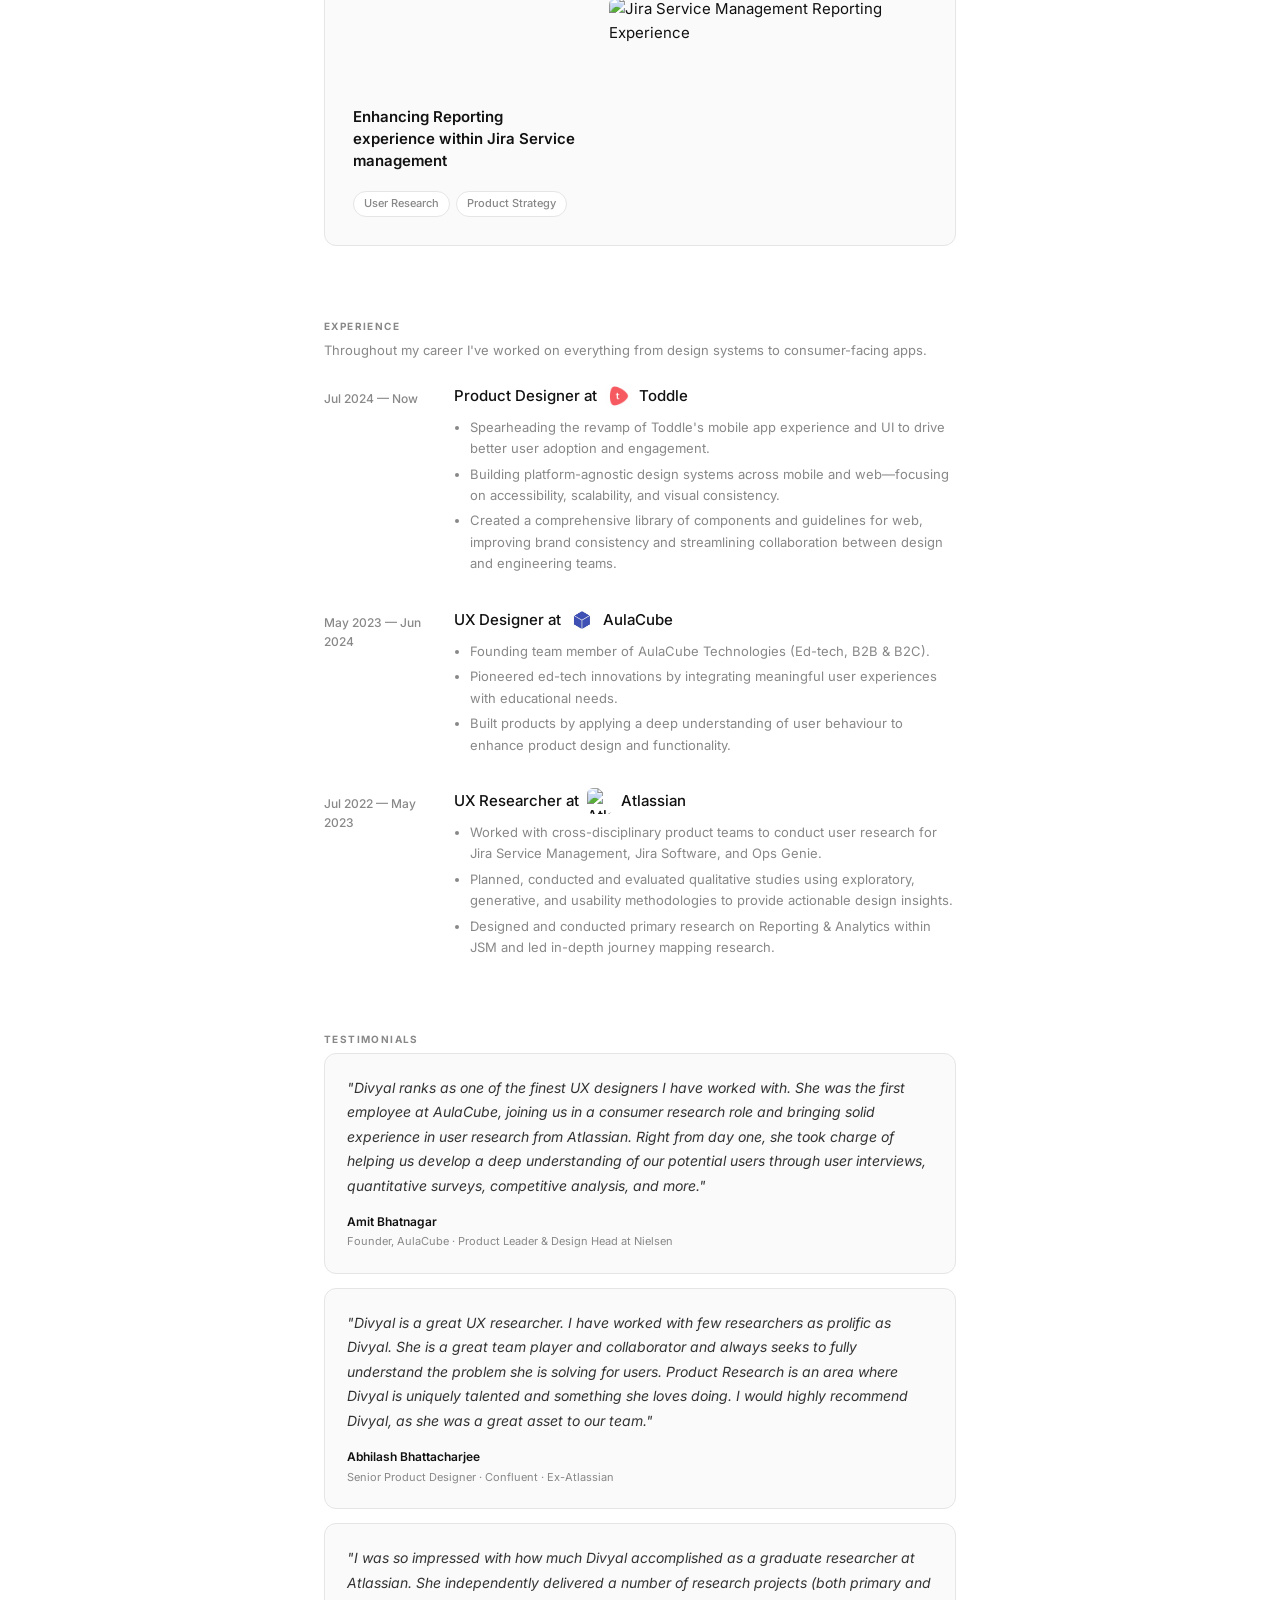
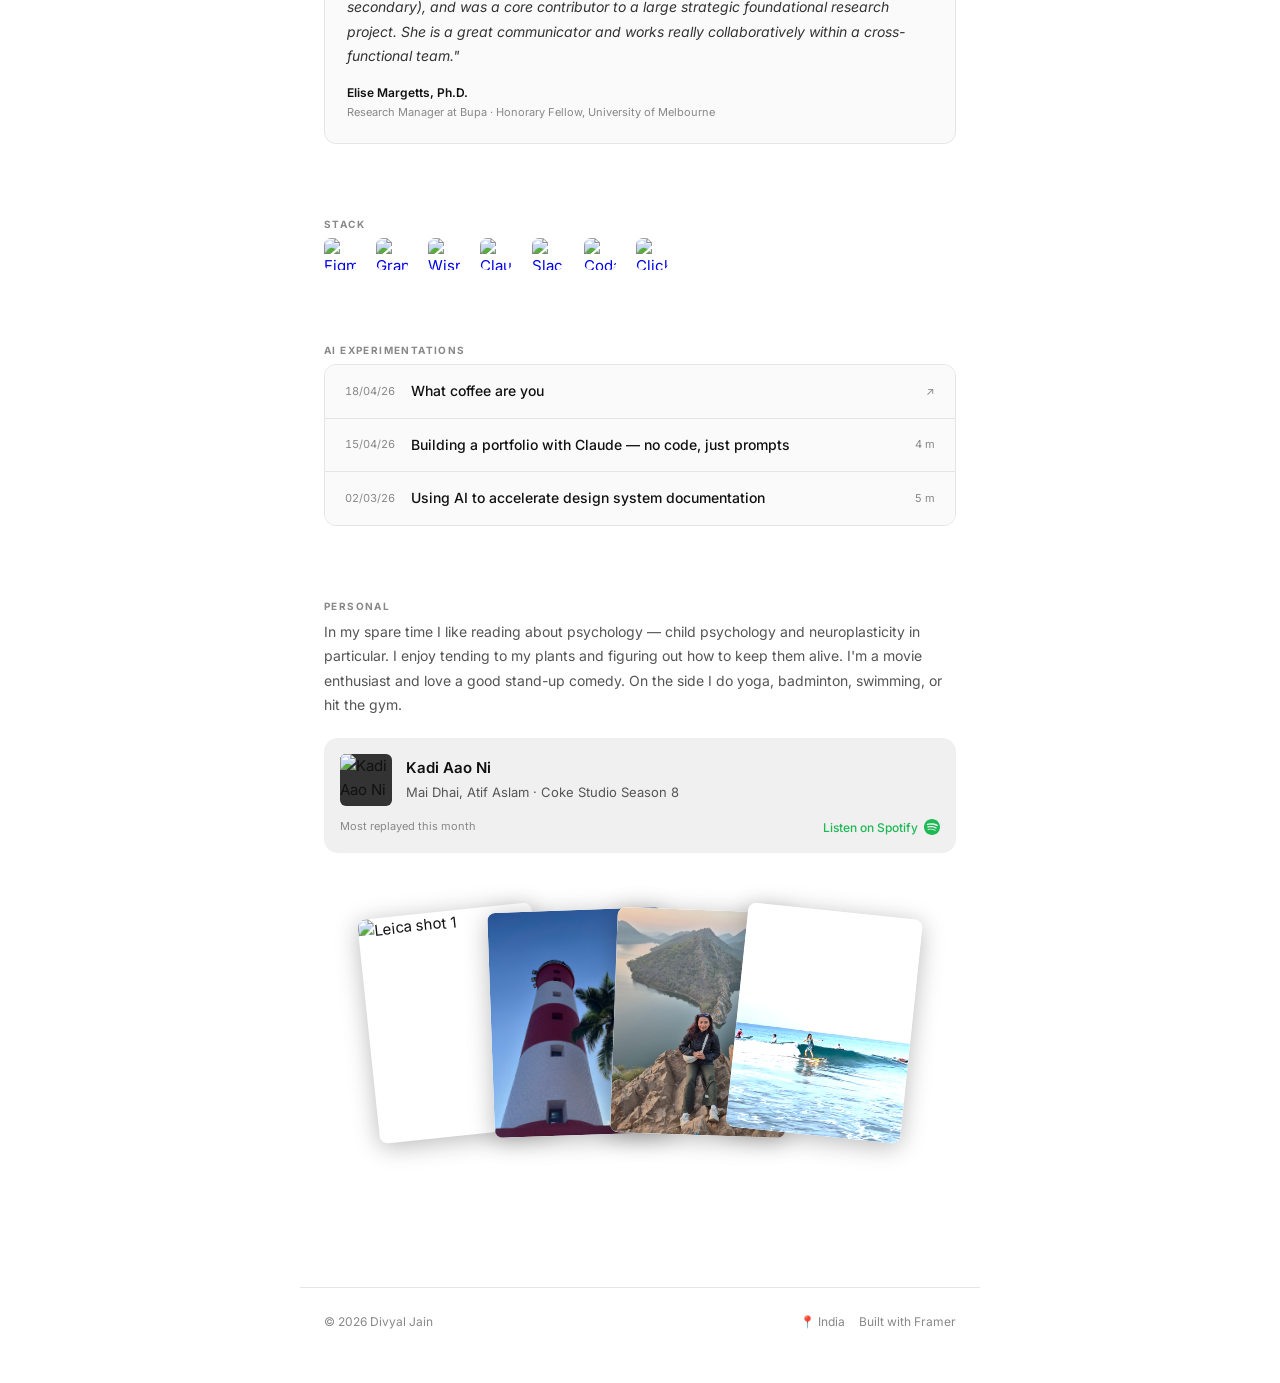
==== commit aca678ea: "Add new work card for Jira Service Management case study" ====
--- a/index.html
+++ b/index.html
@@ -489,6 +489,18 @@
           <img class="work-card-img" src="AulaCube case study three thumbnail.png" alt="Rethinking School Management for India" />
         </div>
       </a>
+      <a class="work-card" href="jsm-reporting-case-study.html">
+          <div class="work-card-body">
+            <h3>Enhancing Reporting experience within Jira Service management</h3>
+            <div class="tags">
+              <span class="tag">User Research</span>
+              <span class="tag">Product Strategy</span>
+            </div>
+          </div>
+          <div class="work-card-img-wrap">
+            <img class="work-card-img" src="jsm-thumbnail.png" alt="Jira Service Management Reporting Experience" />
+          </div>
+        </a>
     </div>
   </section>
 
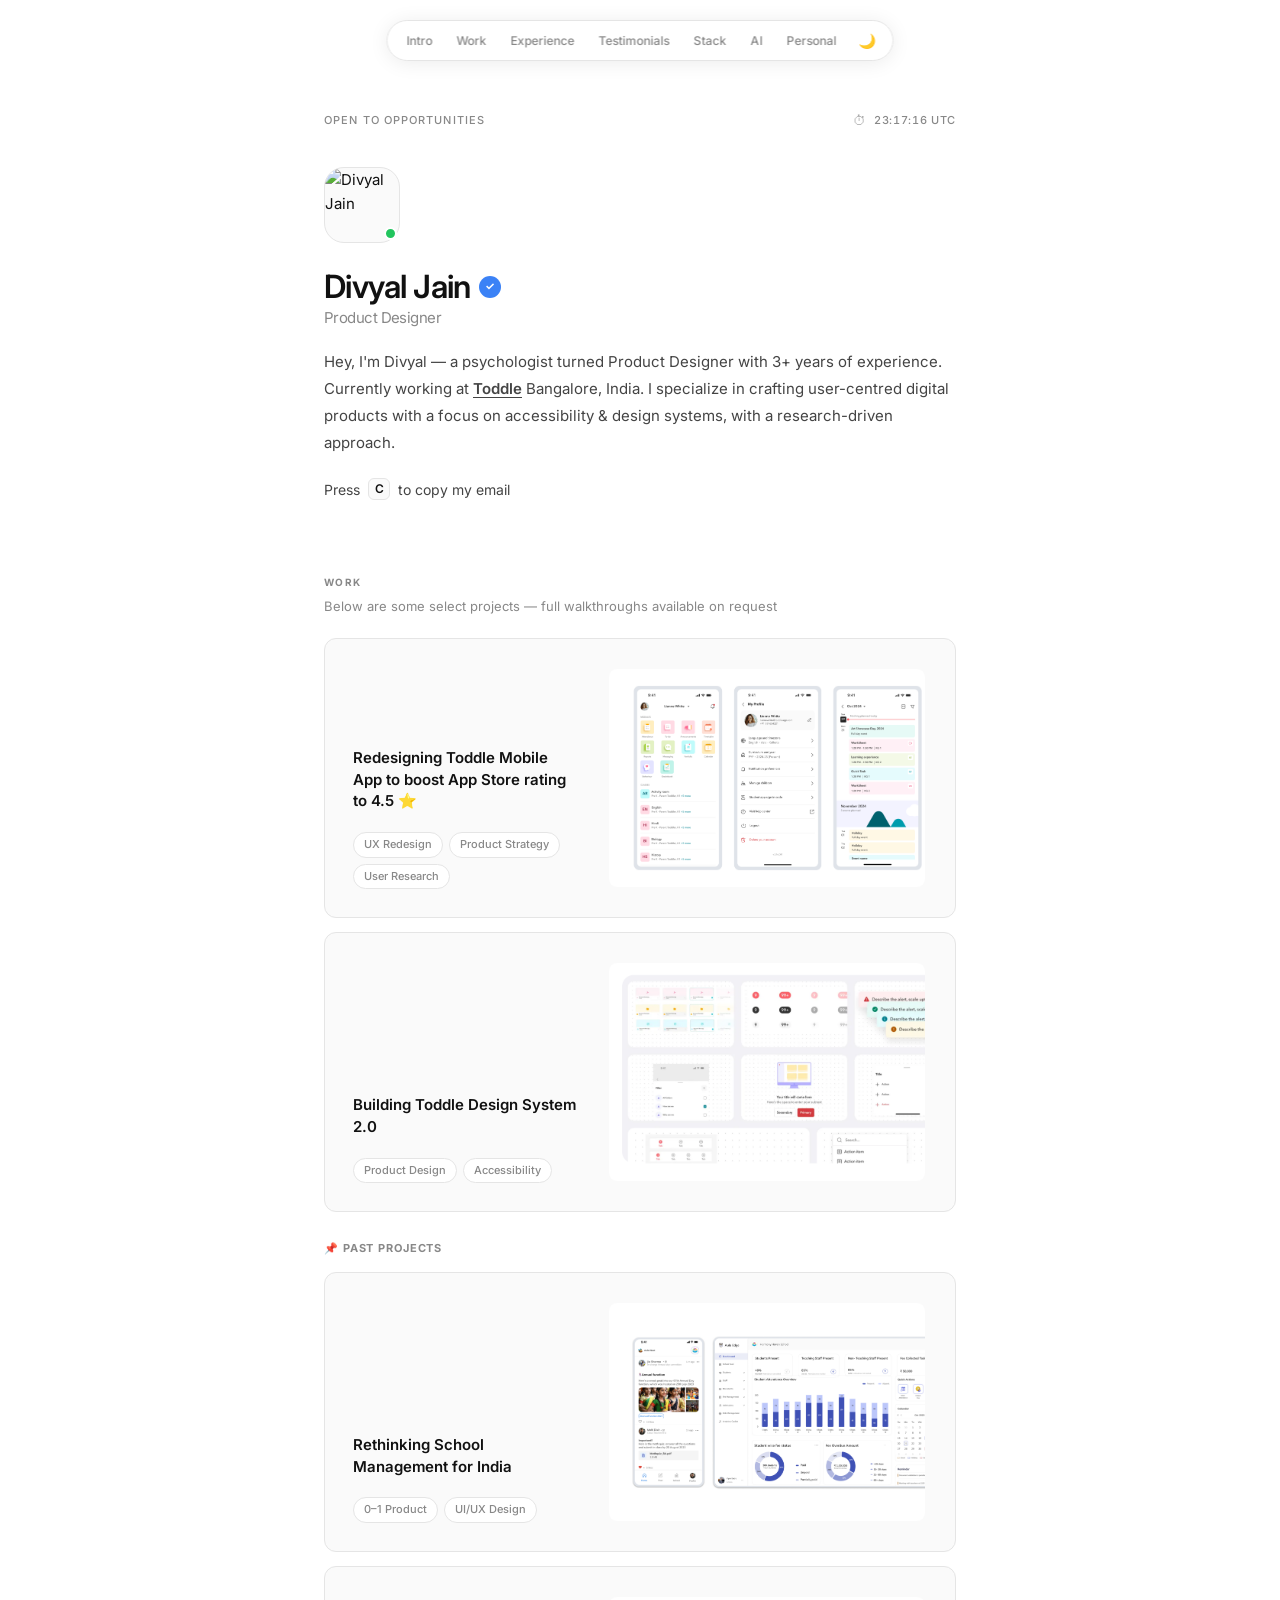
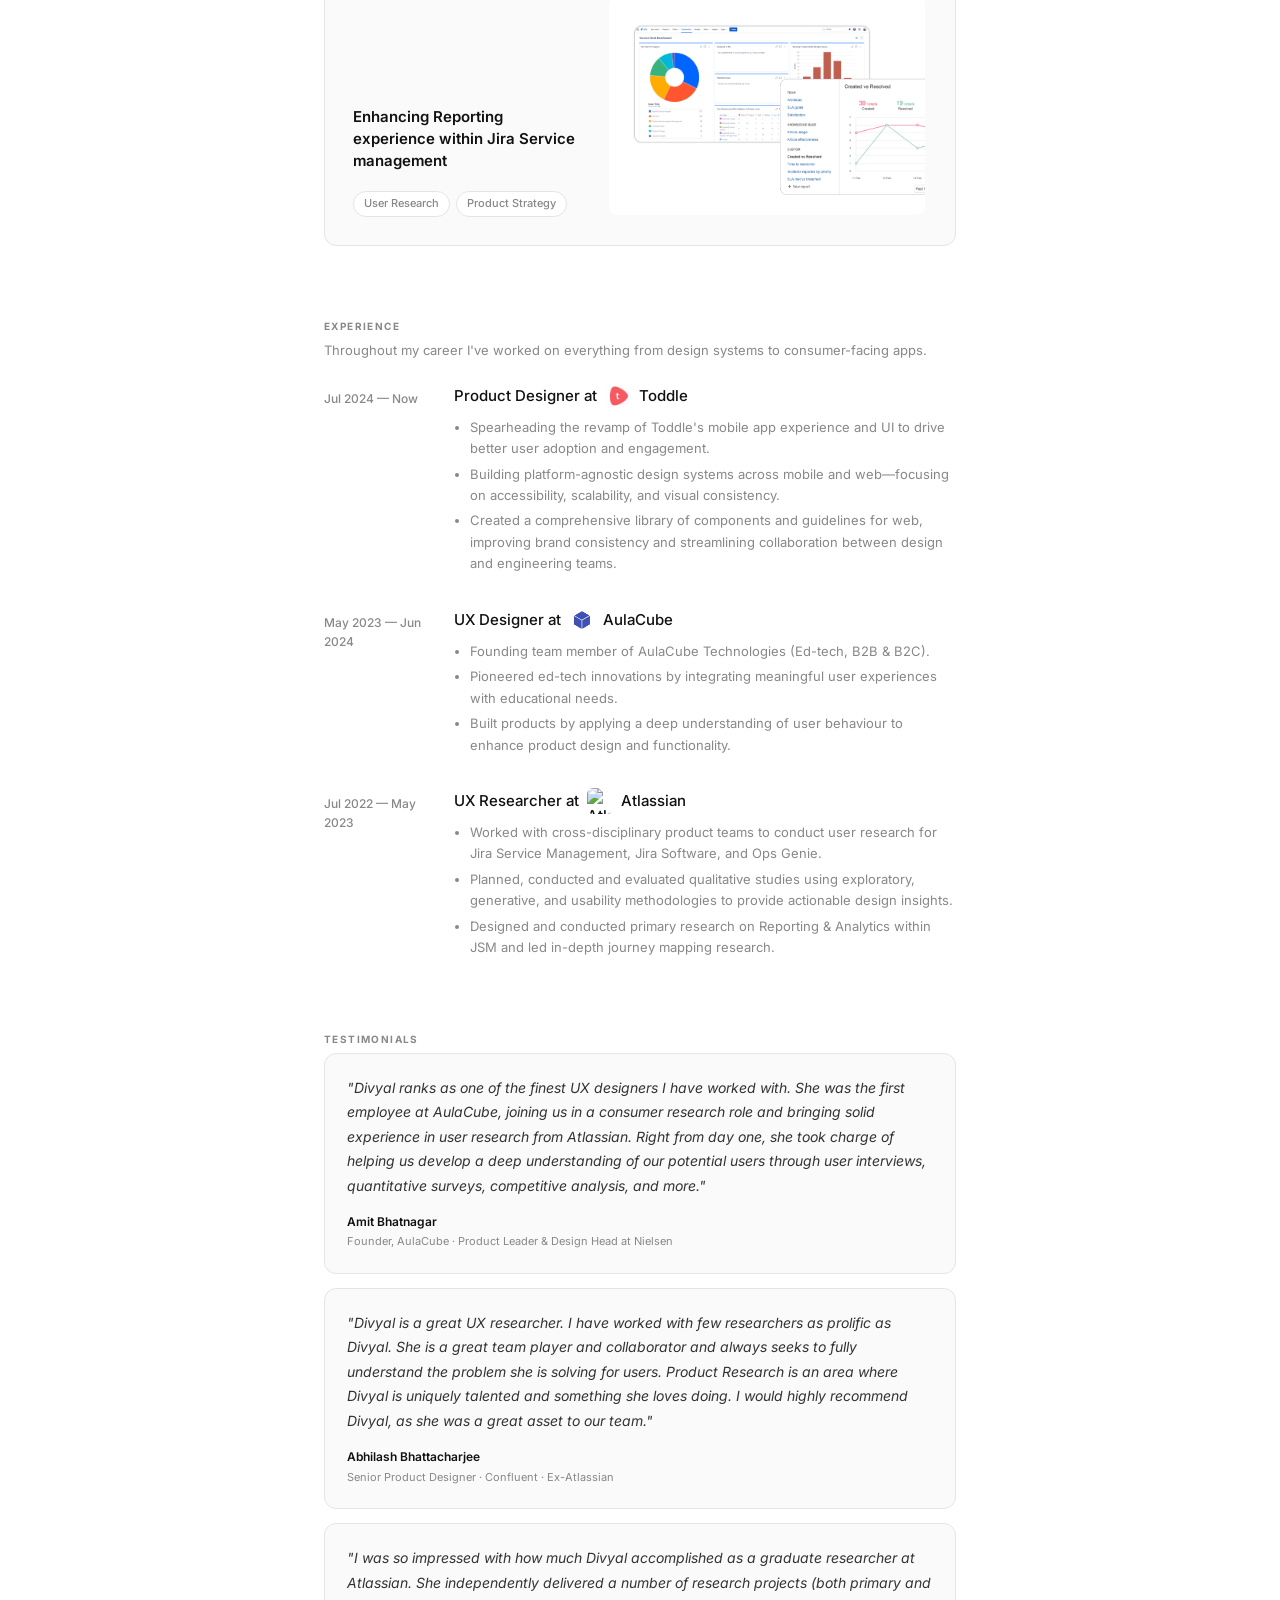
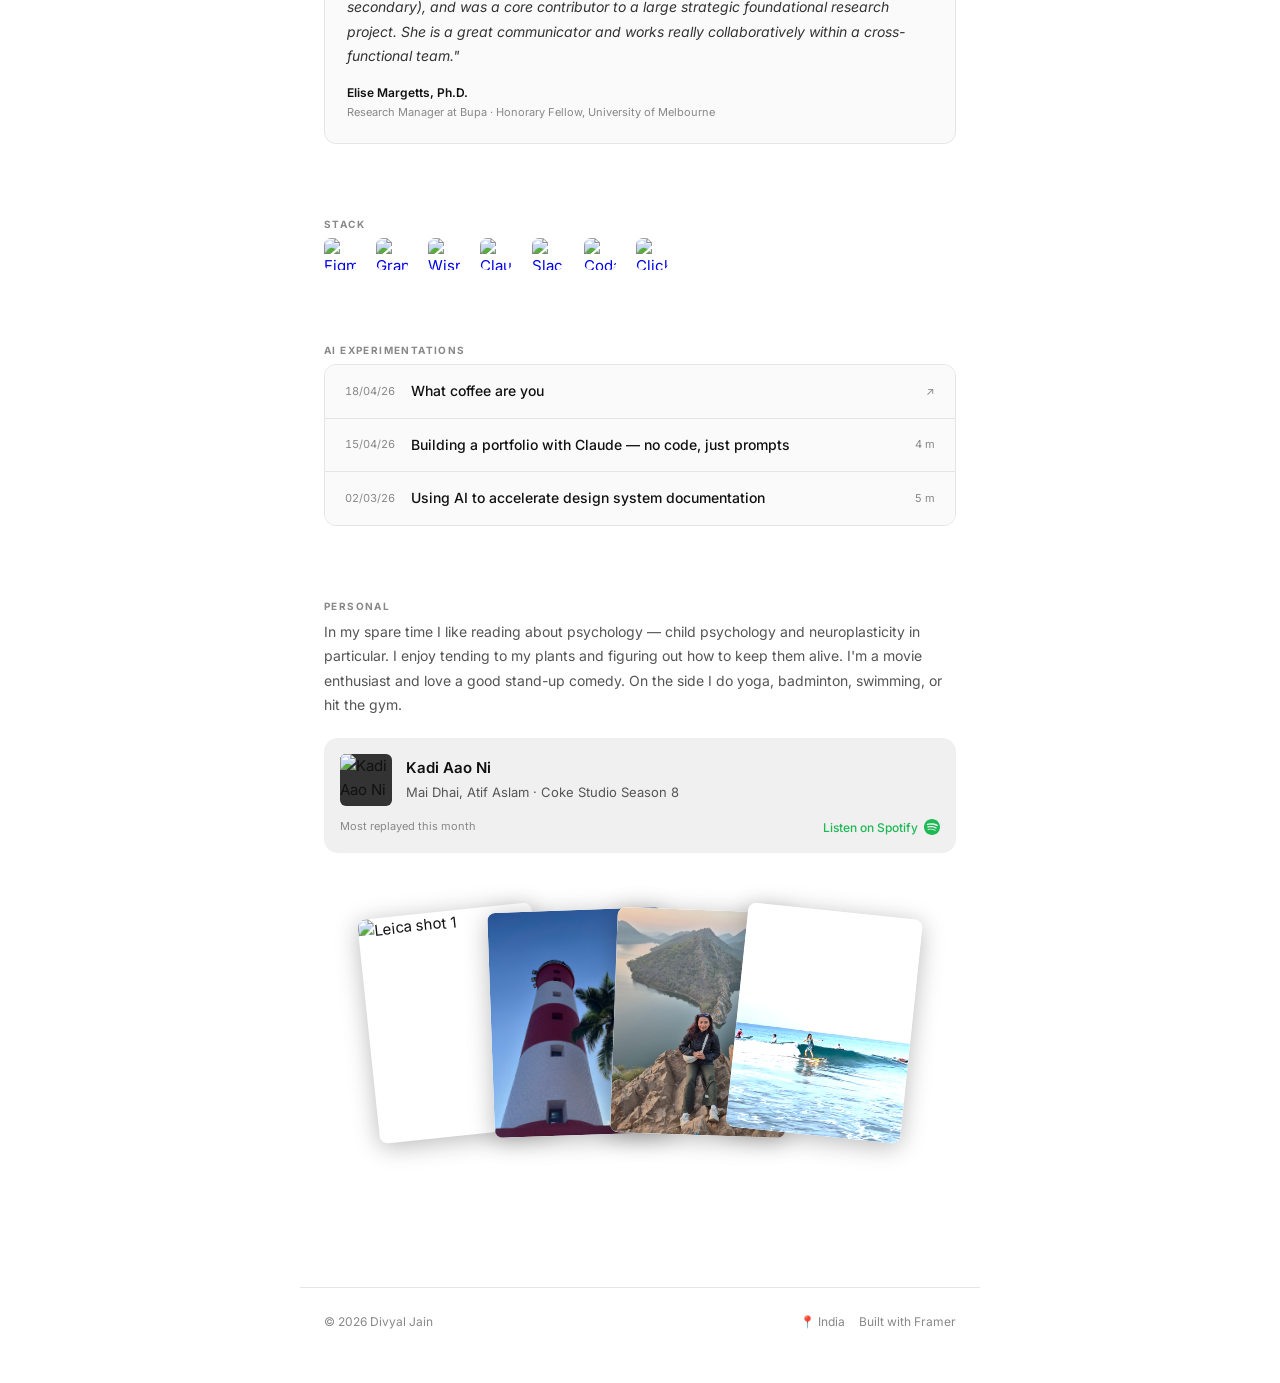
==== commit adab5540: "Update link to Figma prototype in index.html" ====
--- a/index.html
+++ b/index.html
@@ -489,7 +489,7 @@
           <img class="work-card-img" src="AulaCube case study three thumbnail.png" alt="Rethinking School Management for India" />
         </div>
       </a>
-      <a class="work-card" href="jsm-reporting-case-study.html">
+      <a class="work-card" href="https://www.figma.com/proto/Jwdid04CI8lYNy5xoKDCMX/All-files?node-id=2223-23880&t=Q6J1yeRhe11E9PpD-0&scaling=min-zoom&content-scaling=fixed&page-id=2223%3A23879" target="_blank" rel="noopener">
           <div class="work-card-body">
             <h3>Enhancing Reporting experience within Jira Service management</h3>
             <div class="tags">
